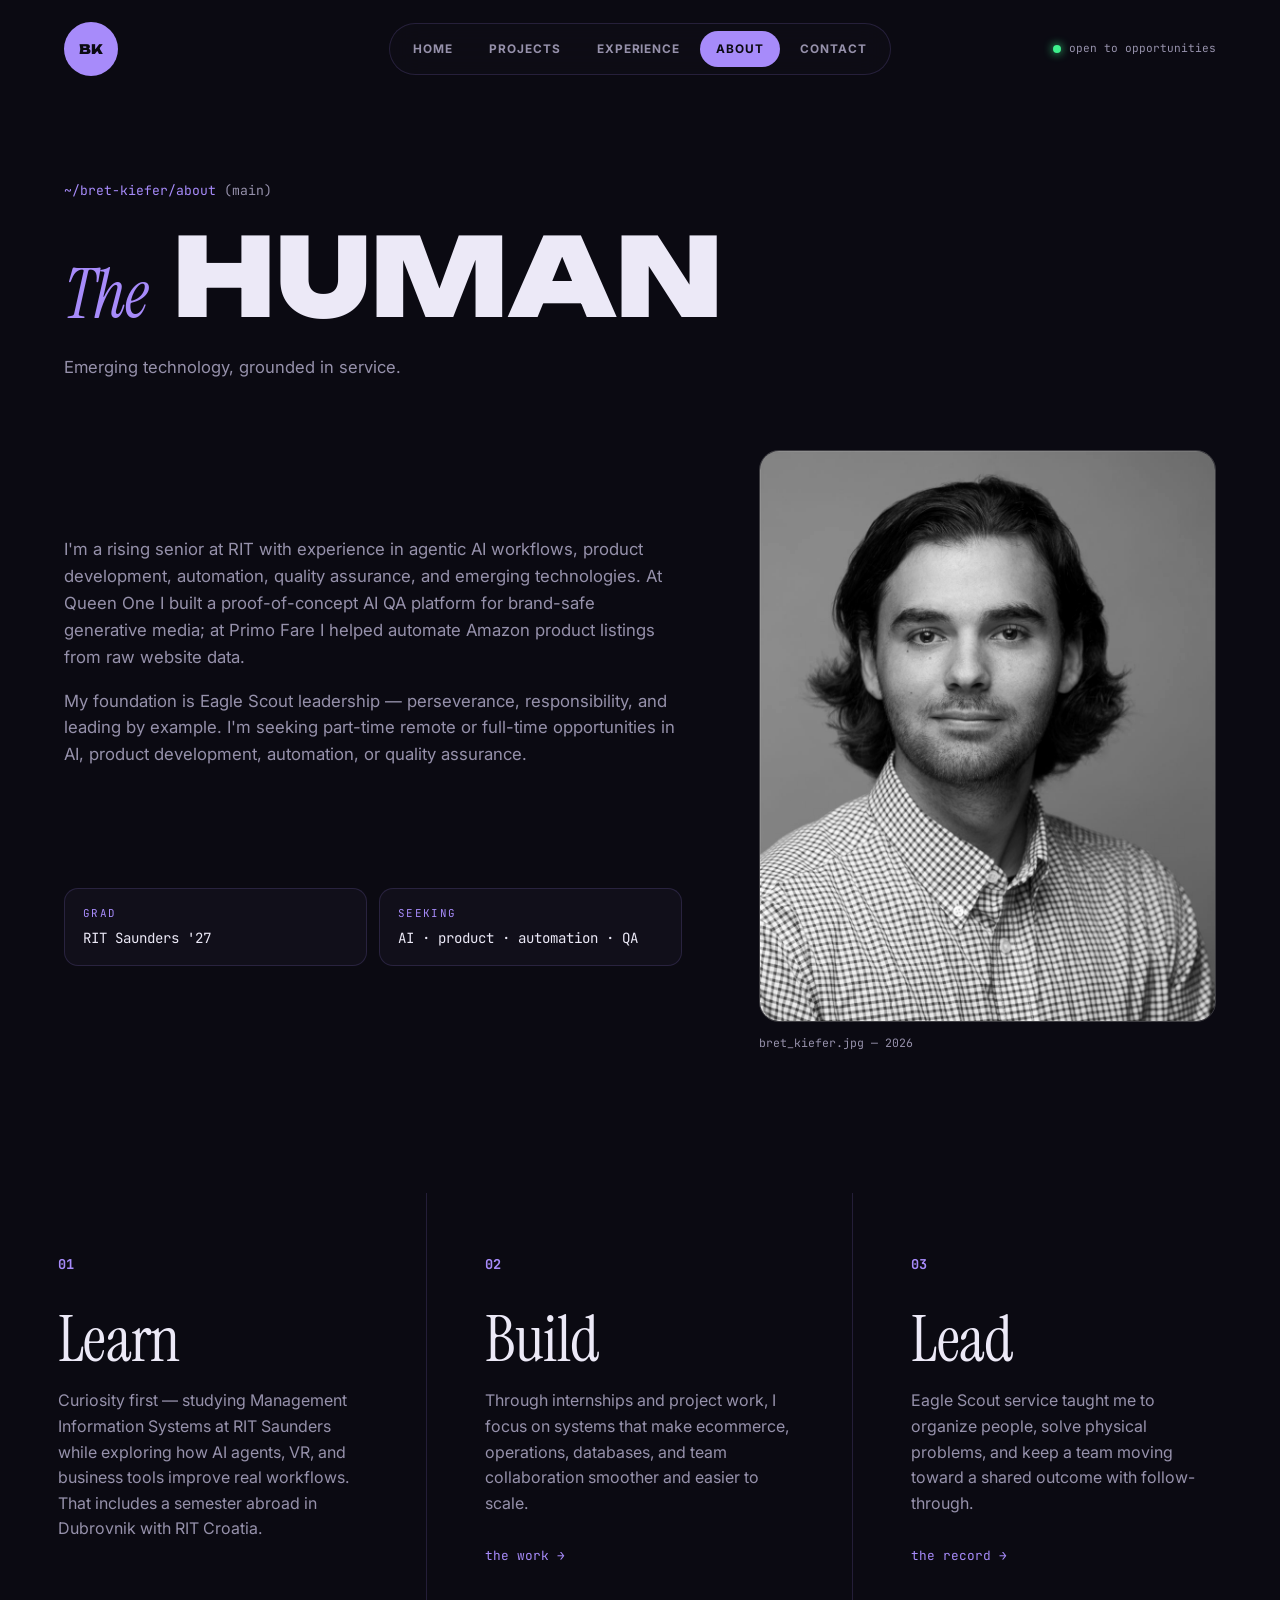
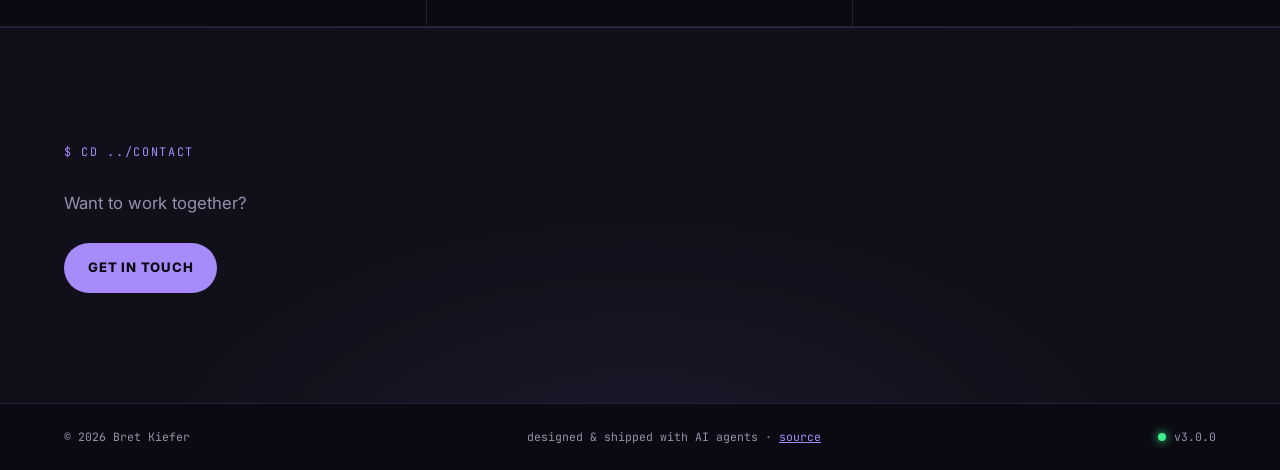
==== about.html @ 117d8e93 "Split site into multi-page structure (v3.0) Roman Slack-style architecture: minimal home (hero + ter" ====
<!doctype html>
<html lang="en">
  <head>
    <meta charset="utf-8">
    <meta name="viewport" content="width=device-width, initial-scale=1">
    <title>About — Bret Kiefer</title>
    <meta
      name="description"
      content="About Bret Kiefer — Eagle Scout, MIS student at RIT Saunders, and agentic AI builder."
    >
    <meta property="og:title" content="About — Bret Kiefer">
    <meta property="og:description" content="Emerging technology, grounded in service.">
    <meta property="og:type" content="website">
    <link rel="preconnect" href="https://fonts.googleapis.com">
    <link rel="preconnect" href="https://fonts.gstatic.com" crossorigin>
    <link href="https://fonts.googleapis.com/css2?family=Unbounded:wght@500;700;900&family=Instrument+Serif:ital@0;1&family=Inter:wght@400;500;600;700&family=JetBrains+Mono:wght@400;500;700&display=swap" rel="stylesheet">
    <link rel="stylesheet" href="styles.css">
  </head>
  <body>
    <header class="site-header">
      <a class="brand" href="index.html" aria-label="Bret Kiefer home">
        <span class="brand-mark">BK</span>
      </a>
      <button class="nav-toggle" type="button" aria-label="Toggle navigation" aria-expanded="false">
        <span></span>
        <span></span>
      </button>
      <nav class="site-nav" aria-label="Primary navigation">
        <a href="index.html">Home</a>
        <a href="projects.html">Projects</a>
        <a href="experience.html">Experience</a>
        <a href="about.html" class="active" aria-current="page">About</a>
        <a href="contact.html">Contact</a>
      </nav>
      <div class="header-status mono">
        <span class="status-dot" aria-hidden="true"></span>
        <span>open to opportunities</span>
      </div>
    </header>

    <main id="top">
      <section class="page-hero">
        <p class="hero-kicker mono reveal">~/bret-kiefer/about <span class="dim">(main)</span></p>
        <h1 class="page-title reveal">
          <span class="serif-italic page-title-accent">The</span> Human
        </h1>
        <p class="page-sub reveal">
          Emerging technology, grounded in service.
        </p>
      </section>

      <section class="about-section page-about" aria-label="About Bret Kiefer">
        <div class="about-grid">
          <div class="about-copy">
            <p>
              I'm a rising senior at RIT with experience in agentic AI workflows, product
              development, automation, quality assurance, and emerging technologies. At Queen
              One I built a proof-of-concept AI QA platform for brand-safe generative media;
              at Primo Fare I helped automate Amazon product listings from raw website data.
            </p>
            <p>
              My foundation is Eagle Scout leadership — perseverance, responsibility, and
              leading by example. I'm seeking part-time remote or full-time opportunities in
              AI, product development, automation, or quality assurance.
            </p>
            <div class="about-facts mono">
              <div class="fact reveal"><span class="fact-key">rank</span><span class="fact-val">Eagle Scout</span></div>
              <div class="fact reveal"><span class="fact-key">gpa</span><span class="fact-val">3.43 · Dean's List</span></div>
              <div class="fact reveal"><span class="fact-key">grad</span><span class="fact-val">RIT Saunders '27</span></div>
              <div class="fact reveal"><span class="fact-key">seeking</span><span class="fact-val">AI · product · automation · QA</span></div>
            </div>
          </div>
          <figure class="about-media reveal">
            <img src="assets/bret-kiefer-profile.jpg" alt="Bret Kiefer headshot" loading="lazy">
            <figcaption class="mono">bret_kiefer.jpg — 2026</figcaption>
          </figure>
        </div>
      </section>

      <section class="principles" aria-label="Focus areas">
        <article class="reveal">
          <span class="number mono">01</span>
          <h2 class="serif">Learn</h2>
          <p>
            Curiosity first — studying Management Information Systems at RIT Saunders while
            exploring how AI agents, VR, and business tools improve real workflows. That
            includes a semester abroad in Dubrovnik with RIT Croatia.
          </p>
        </article>
        <article class="reveal">
          <span class="number mono">02</span>
          <h2 class="serif">Build</h2>
          <p>
            Through internships and project work, I focus on systems that make ecommerce,
            operations, databases, and team collaboration smoother and easier to scale.
          </p>
          <a class="text-link mono" href="projects.html">the work →</a>
        </article>
        <article class="reveal">
          <span class="number mono">03</span>
          <h2 class="serif">Lead</h2>
          <p>
            Eagle Scout service taught me to organize people, solve physical problems, and
            keep a team moving toward a shared outcome with follow-through.
          </p>
          <a class="text-link mono" href="experience.html">the record →</a>
        </article>
      </section>

      <section class="next-up" aria-label="Continue">
        <div class="next-up-inner">
          <span class="section-label mono">$ cd ../contact</span>
          <p class="page-next-copy">Want to work together?</p>
          <a class="button solid" href="contact.html">Get in touch</a>
        </div>
      </section>
    </main>

    <footer class="site-footer mono">
      <span>© 2026 Bret Kiefer</span>
      <span class="footer-build">designed &amp; shipped with AI agents · <a href="https://github.com/Bretmkiefer/Kiefer.XYZ" target="_blank" rel="noopener">source</a></span>
      <span class="footer-status"><span class="status-dot" aria-hidden="true"></span> v3.0.0</span>
    </footer>

    <script src="script.js"></script>
  </body>
</html>
---- styles.css ----
/* ============================================================
   Kiefer.XYZ — dark editorial × agentic design system
   Monumental type in the spirit of about.richielokay.com,
   terminal accents for the agentic identity.
   ============================================================ */

:root {
  --bg: #0b0a12;
  --raised: #110f1a;
  --surface: #16141f;
  --accent: #a78bfa;
  --accent-bright: #c4b5fd;
  --accent-dim: rgba(167, 139, 250, 0.15);
  --text: #ece9f7;
  --muted: #9691ab;
  --line: rgba(167, 139, 250, 0.16);
  --line-bright: rgba(167, 139, 250, 0.34);
  --term-green: #3ef08c;
  --red: #ff5f57;
  --yellow: #febc2e;
  --green: #28c840;
  --font-body: "Inter", system-ui, sans-serif;
  --font-display: "Unbounded", system-ui, sans-serif;
  --font-serif: "Instrument Serif", Georgia, serif;
  --font-mono: "JetBrains Mono", ui-monospace, monospace;
  --radius: 20px;
  --pad-x: clamp(20px, 5vw, 72px);
  --section-pad: clamp(84px, 11vw, 150px);
}

* { box-sizing: border-box; }

html { scroll-behavior: smooth; }

body {
  margin: 0;
  color: var(--text);
  background: var(--bg);
  font-family: var(--font-body);
  line-height: 1.6;
  overflow-x: hidden;
}

img { display: block; max-width: 100%; }
a { color: inherit; }
p, h1, h2, h3 { margin-top: 0; }

.mono { font-family: var(--font-mono); }
.serif { font-family: var(--font-serif); font-weight: 400; }
.serif-italic { font-family: var(--font-serif); font-style: italic; font-weight: 400; color: var(--accent); }
.dim { color: var(--muted); }

::selection { color: var(--bg); background: var(--accent); }

/* ---------- header: floating pill nav ---------- */

.site-header {
  position: fixed;
  top: 0;
  left: 0;
  right: 0;
  z-index: 40;
  display: grid;
  grid-template-columns: 1fr auto 1fr;
  align-items: center;
  padding: 22px var(--pad-x);
  pointer-events: none;
}

.brand, .site-nav, .nav-toggle, .header-status { pointer-events: auto; }

.brand {
  display: inline-grid;
  place-items: center;
  width: 54px;
  height: 54px;
  color: var(--bg);
  text-decoration: none;
  background: var(--accent);
  border-radius: 999px;
  transition: transform 0.25s ease, box-shadow 0.25s ease;
}

.brand:hover { transform: rotate(-8deg) scale(1.05); box-shadow: 0 0 30px rgba(167, 139, 250, 0.35); }

.brand-mark { font-family: var(--font-display); font-size: 0.82rem; font-weight: 900; }

.site-nav {
  display: flex;
  justify-content: center;
  gap: 4px;
  padding: 7px;
  background: rgba(16, 14, 24, 0.66);
  border: 1px solid var(--line);
  border-radius: 999px;
  backdrop-filter: blur(16px);
  -webkit-backdrop-filter: blur(16px);
}

.site-nav a {
  padding: 9px 16px;
  color: var(--muted);
  font-size: 0.74rem;
  font-weight: 700;
  letter-spacing: 0.08em;
  text-transform: uppercase;
  text-decoration: none;
  border-radius: 999px;
  transition: color 0.2s, background 0.2s;
}

.site-nav a:hover { color: var(--accent-bright); }
.site-nav a.active { color: var(--bg); background: var(--accent); }

.header-status {
  display: flex;
  gap: 8px;
  align-items: center;
  justify-self: end;
  color: var(--muted);
  font-size: 0.7rem;
}

.status-dot {
  width: 8px;
  height: 8px;
  background: var(--term-green);
  border-radius: 50%;
  box-shadow: 0 0 10px var(--term-green);
  animation: pulse 2.4s ease-in-out infinite;
}

.nav-toggle {
  display: none;
  justify-self: end;
  width: 46px;
  height: 46px;
  padding: 0;
  background: var(--accent);
  border: 0;
  border-radius: 999px;
  cursor: pointer;
}

.nav-toggle span {
  display: block;
  width: 16px;
  height: 2px;
  margin: 4px auto;
  background: var(--bg);
  transition: transform 0.25s;
}

.site-header.open .nav-toggle span:first-child { transform: translateY(3px) rotate(45deg); }
.site-header.open .nav-toggle span:last-child { transform: translateY(-3px) rotate(-45deg); }

/* ---------- hero: monumental type ---------- */

.hero {
  position: relative;
  display: flex;
  flex-direction: column;
  justify-content: center;
  min-height: 100vh;
  padding: 120px var(--pad-x) 72px;
  background:
    radial-gradient(900px 500px at 85% -10%, rgba(167, 139, 250, 0.07), transparent 70%),
    var(--bg);
}

.hero-kicker {
  margin-bottom: clamp(14px, 2vw, 22px);
  color: var(--accent);
  font-size: 0.82rem;
}

.hero-name {
  margin-bottom: clamp(4px, 1vw, 10px);
  color: var(--accent);
  font-size: clamp(2.4rem, 6vw, 5rem);
  font-style: italic;
  line-height: 1;
}

.hero-title {
  margin: 0 0 clamp(28px, 4vw, 44px);
  font-family: var(--font-display);
  font-weight: 900;
  font-size: clamp(3rem, 11.2vw, 10.2rem);
  line-height: 1.02;
  letter-spacing: -0.01em;
  text-transform: uppercase;
}

.hero-line { display: block; }

.hero-line-outline {
  color: transparent;
  -webkit-text-stroke: 2px var(--accent);
  text-stroke: 2px var(--accent);
}

.hero-foot {
  display: flex;
  flex-wrap: wrap;
  gap: 24px 48px;
  align-items: center;
  justify-content: space-between;
}

.hero-lede {
  max-width: 520px;
  margin: 0;
  color: var(--muted);
  font-size: clamp(1rem, 1.3vw, 1.15rem);
}

.hero-lede strong { color: var(--text); font-weight: 600; }

.hero-actions { display: flex; flex-wrap: wrap; gap: 12px; }

.button {
  display: inline-flex;
  align-items: center;
  justify-content: center;
  gap: 10px;
  min-height: 50px;
  padding: 13px 24px;
  font-size: 0.82rem;
  font-weight: 800;
  letter-spacing: 0.06em;
  text-decoration: none;
  text-transform: uppercase;
  border-radius: 999px;
  transition: transform 0.2s, box-shadow 0.2s, background 0.2s, color 0.2s, border-color 0.2s;
}

.button.solid {
  color: var(--bg);
  background: var(--accent);
}

.button.solid:hover {
  transform: translateY(-2px);
  background: var(--accent-bright);
  box-shadow: 0 12px 40px rgba(167, 139, 250, 0.25);
}

.button.outline {
  color: var(--text);
  border: 1px solid var(--line-bright);
}

.button.outline:hover { color: var(--accent); border-color: var(--accent); transform: translateY(-2px); }

.scroll-hint {
  position: absolute;
  bottom: 26px;
  left: 50%;
  color: var(--muted);
  font-size: 0.72rem;
  letter-spacing: 0.18em;
  text-decoration: none;
  text-transform: uppercase;
  transform: translateX(-50%);
  animation: bob 2.2s ease-in-out infinite;
}

/* ---------- terminal band ---------- */

.terminal-band {
  border-top: 1px solid var(--line);
  border-bottom: 1px solid var(--line);
  background: var(--raised);
}

.terminal-band-inner {
  display: grid;
  grid-template-columns: minmax(0, 0.9fr) minmax(340px, 1.1fr);
  gap: clamp(36px, 6vw, 90px);
  align-items: center;
  max-width: 1280px;
  margin: 0 auto;
  padding: var(--section-pad) var(--pad-x);
}

.terminal-intro h2 {
  margin-bottom: 16px;
  font-size: clamp(2.4rem, 4.5vw, 4rem);
  line-height: 1;
}

.terminal-intro p { max-width: 460px; color: var(--muted); }

.terminal {
  overflow: hidden;
  background: #08070f;
  border: 1px solid var(--line-bright);
  border-radius: var(--radius);
  box-shadow: 0 30px 80px rgba(0, 0, 0, 0.6), 0 0 50px rgba(62, 240, 140, 0.05);
}

.terminal-bar {
  display: flex;
  align-items: center;
  gap: 7px;
  padding: 12px 14px;
  background: rgba(167, 139, 250, 0.06);
  border-bottom: 1px solid var(--line);
}

.t-dot { width: 11px; height: 11px; border-radius: 50%; }
.t-dot.red { background: var(--red); }
.t-dot.yellow { background: var(--yellow); }
.t-dot.green { background: var(--green); }

.terminal-title { margin: 0 auto; color: var(--muted); font-size: 0.72rem; }

.terminal-body {
  min-height: 322px;
  padding: 20px 22px;
  font-size: 0.84rem;
  line-height: 1.9;
  white-space: pre-wrap;
}

.terminal-body .t-prompt { color: var(--term-green); }
.terminal-body .t-key { color: var(--accent); }
.terminal-body .t-dim { color: var(--muted); }
.terminal-body .t-run { color: var(--term-green); }

.type-cursor {
  display: inline-block;
  width: 8px;
  margin-left: 2px;
  background: var(--term-green);
  animation: blink 1s steps(1) infinite;
}

/* ---------- principles 01-03 ---------- */

.principles {
  display: grid;
  grid-template-columns: repeat(3, 1fr);
}

.principles article {
  min-height: 400px;
  padding: clamp(30px, 5vw, 58px);
  border-right: 1px solid var(--line);
  border-bottom: 1px solid var(--line);
  transition: background 0.3s;
}

.principles article:last-child { border-right: 0; }
.principles article:hover { background: var(--raised); }

.number {
  display: inline-block;
  margin-bottom: 34px;
  color: var(--accent);
  font-size: 0.85rem;
  font-weight: 700;
}

.principles h2 {
  margin-bottom: 18px;
  font-size: clamp(2.6rem, 5vw, 4.4rem);
  line-height: 0.95;
}

.principles p { max-width: 400px; color: var(--muted); }

/* ---------- shared section chrome ---------- */

.proof-section,
.work-section,
.experience-section,
.education-section {
  max-width: 1280px;
  margin: 0 auto;
  padding: var(--section-pad) var(--pad-x);
}

.section-head { margin-bottom: clamp(36px, 5vw, 56px); }

.section-head.row {
  display: flex;
  flex-wrap: wrap;
  gap: 18px;
  align-items: flex-end;
  justify-content: space-between;
}

.section-label {
  display: inline-block;
  margin-bottom: 14px;
  color: var(--accent);
  font-size: 0.74rem;
  letter-spacing: 0.14em;
  text-transform: uppercase;
}

h2 {
  margin-bottom: 18px;
  font-family: var(--font-display);
  font-size: clamp(1.9rem, 3.8vw, 3.2rem);
  font-weight: 700;
  line-height: 1.1;
  letter-spacing: -0.01em;
}

h2 .serif-italic { font-size: 1.12em; }

h3 {
  margin-bottom: 10px;
  font-family: var(--font-display);
  font-size: clamp(1.05rem, 1.6vw, 1.3rem);
  font-weight: 700;
  line-height: 1.25;
}

.section-sub { max-width: 640px; color: var(--muted); font-size: 1.05rem; }

.text-link {
  display: inline-block;
  margin-top: 14px;
  color: var(--accent);
  font-size: 0.8rem;
  text-decoration: none;
  border-bottom: 1px solid transparent;
  transition: border-color 0.2s;
}

.text-link:hover { border-bottom-color: var(--accent); }

/* ---------- proof cards ---------- */

.proof-grid {
  display: grid;
  grid-template-columns: repeat(3, 1fr);
  gap: 18px;
}

.proof-card {
  padding: 30px;
  background: var(--raised);
  border: 1px solid var(--line);
  border-radius: var(--radius);
  transition: transform 0.25s, border-color 0.25s, box-shadow 0.25s;
}

.proof-card:hover,
.work-card:hover {
  transform: translateY(-5px);
  border-color: var(--line-bright);
  box-shadow: 0 18px 50px rgba(0, 0, 0, 0.45);
}

.proof-step {
  display: inline-block;
  margin-bottom: 16px;
  padding: 4px 11px;
  color: var(--accent);
  font-size: 0.7rem;
  background: var(--accent-dim);
  border-radius: 999px;
}

.proof-card p { margin-bottom: 0; color: var(--muted); font-size: 0.94rem; }

/* ---------- work cards ---------- */

.work-grid {
  display: grid;
  grid-template-columns: repeat(2, 1fr);
  gap: 18px;
}

.work-card {
  position: relative;
  display: flex;
  flex-direction: column;
  min-height: 280px;
  padding: 30px;
  overflow: hidden;
  background: var(--raised);
  border: 1px solid var(--line);
  border-radius: var(--radius);
  transition: transform 0.25s, border-color 0.25s, box-shadow 0.25s;
}

.work-card.featured {
  background: linear-gradient(140deg, rgba(167, 139, 250, 0.1), transparent 55%), var(--raised);
  border-color: var(--line-bright);
}

.work-card.wide { grid-column: span 2; }

.work-card.wide p { max-width: 760px; }

/* featured card spans a full row, so an even-positioned last card
   would otherwise sit alone at half width */
.work-grid .work-card:nth-child(even):last-child { grid-column: span 2; }

.work-card-tag {
  display: inline-block;
  align-self: flex-start;
  margin-bottom: 16px;
  padding: 4px 11px;
  color: var(--accent);
  font-size: 0.7rem;
  background: var(--accent-dim);
  border-radius: 999px;
}

.work-card p { color: var(--muted); font-size: 0.94rem; }
.work-card-foot { margin-top: auto; color: var(--muted); font-size: 0.74rem; }

.work-card.photo-card { justify-content: flex-end; min-height: 320px; padding: 0; }

.photo-card img {
  position: absolute;
  inset: 0;
  width: 100%;
  height: 100%;
  object-fit: cover;
  transition: transform 0.6s ease;
}

.photo-card:hover img { transform: scale(1.05); }

.photo-card-overlay {
  position: relative;
  z-index: 1;
  padding: 30px;
  background: linear-gradient(transparent, rgba(11, 10, 18, 0.9));
}

.photo-card-overlay h3 { margin-bottom: 0; }

/* ---------- experience ---------- */

.xp-list { border-top: 1px solid var(--line); }

.xp-row {
  display: grid;
  grid-template-columns: 48px 84px minmax(0, 1fr) 150px;
  gap: 26px;
  align-items: center;
  padding: 36px 0;
  border-bottom: 1px solid var(--line);
  transition: background 0.25s, padding 0.25s;
}

.xp-row:hover { background: rgba(167, 139, 250, 0.03); }

.xp-index { color: var(--accent); font-size: 0.78rem; }

.xp-logo {
  display: grid;
  place-items: center;
  width: 72px;
  height: 72px;
  overflow: hidden;
  background: var(--surface);
  border: 1px solid var(--line);
  border-radius: 50%;
}

.xp-logo img { width: 100%; height: 100%; object-fit: cover; }
.xp-logo.dark { padding: 16px; background: #000; }
.xp-logo.dark img { object-fit: contain; }

.xp-main h3 { margin-bottom: 4px; }

.xp-role {
  margin-bottom: 10px;
  color: var(--accent);
  font-size: 0.72rem;
  letter-spacing: 0.08em;
  text-transform: uppercase;
}

.xp-main p:last-child { max-width: 640px; margin-bottom: 0; color: var(--muted); font-size: 0.94rem; }

.xp-row time { color: var(--muted); font-size: 0.76rem; text-align: right; }

/* ---------- marquee bands ---------- */

.marquee-band {
  overflow: hidden;
  padding: clamp(20px, 3vw, 34px) 0;
  border-top: 1px solid var(--line);
  border-bottom: 1px solid var(--line);
  background: var(--raised);
}

.marquee-track {
  display: flex;
  width: max-content;
  white-space: nowrap;
  animation: marquee 30s linear infinite;
}

.marquee-track.display span {
  font-family: var(--font-display);
  font-size: clamp(1.6rem, 4vw, 3.6rem);
  font-weight: 700;
  color: var(--accent);
  text-transform: uppercase;
}

/* ---------- about ---------- */

.about-section {
  border-top: 1px solid var(--line);
  background: var(--bg);
}

.about-grid {
  display: grid;
  grid-template-columns: minmax(0, 1.15fr) minmax(260px, 0.85fr);
  gap: clamp(36px, 6vw, 90px);
  align-items: center;
  max-width: 1280px;
  margin: 0 auto;
  padding: var(--section-pad) var(--pad-x);
}

.about-copy p { max-width: 620px; color: var(--muted); font-size: 1.05rem; }

.about-facts {
  display: grid;
  grid-template-columns: repeat(2, 1fr);
  gap: 12px;
  margin-top: 30px;
}

.fact {
  display: flex;
  flex-direction: column;
  gap: 4px;
  padding: 16px 18px;
  background: var(--raised);
  border: 1px solid var(--line);
  border-radius: 14px;
}

.fact-key { color: var(--accent); font-size: 0.68rem; letter-spacing: 0.12em; text-transform: uppercase; }
.fact-val { font-size: 0.88rem; }

.about-media { margin: 0; }

.about-media img {
  width: 100%;
  aspect-ratio: 4 / 5;
  object-fit: cover;
  border: 1px solid var(--line-bright);
  border-radius: var(--radius);
  filter: grayscale(100%) contrast(1.05);
  transition: filter 0.4s ease;
}

.about-media:hover img { filter: grayscale(0%); }

.about-media figcaption { margin-top: 12px; color: var(--muted); font-size: 0.72rem; }

/* ---------- education ---------- */

.edu-list { border-top: 1px solid var(--line); }

.edu-row {
  display: grid;
  grid-template-columns: minmax(0, 1fr) auto;
  gap: 20px;
  align-items: center;
  padding: 28px 0;
  border-bottom: 1px solid var(--line);
}

.edu-row h3 { margin-bottom: 4px; font-size: 1.02rem; }
.edu-row p { margin-bottom: 0; color: var(--muted); font-size: 0.92rem; }
.edu-row time { color: var(--muted); font-size: 0.76rem; }

/* ---------- contact ---------- */

.contact-section {
  border-top: 1px solid var(--line);
  background:
    radial-gradient(800px 420px at 50% 115%, rgba(167, 139, 250, 0.09), transparent 70%),
    var(--raised);
}

.talk-marquee {
  overflow: hidden;
  padding: clamp(22px, 3.5vw, 40px) 0;
  color: var(--accent);
  border-bottom: 1px solid var(--line);
}

.talk-marquee span {
  font-size: clamp(3rem, 8.5vw, 8.5rem);
  font-style: italic;
  line-height: 0.95;
}

.contact-inner {
  display: grid;
  grid-template-columns: minmax(0, 1fr) minmax(300px, 480px);
  gap: clamp(36px, 6vw, 90px);
  max-width: 1280px;
  margin: 0 auto;
  padding: var(--section-pad) var(--pad-x);
}

.contact-copy p { max-width: 480px; color: var(--muted); font-size: 1.05rem; }

.contact-links {
  display: flex;
  flex-direction: column;
  gap: 12px;
  margin-top: 28px;
}

.contact-links a {
  color: var(--text);
  font-size: 0.88rem;
  text-decoration: none;
  transition: color 0.2s;
}

.contact-links a:hover { color: var(--accent); }

.contact-form {
  display: grid;
  overflow: hidden;
  background: #08070f;
  border: 1px solid var(--line-bright);
  border-radius: var(--radius);
}

.form-bar {
  display: flex;
  align-items: center;
  gap: 8px;
  padding: 12px 16px;
  color: var(--muted);
  font-size: 0.74rem;
  background: rgba(167, 139, 250, 0.06);
  border-bottom: 1px solid var(--line);
}

.contact-form label { display: grid; gap: 6px; padding: 14px 18px 0; }

.contact-form label span { color: var(--accent); font-size: 0.72rem; }

.contact-form input,
.contact-form textarea {
  width: 100%;
  padding: 11px 13px;
  color: var(--text);
  font: inherit;
  font-size: 0.92rem;
  background: var(--surface);
  border: 1px solid var(--line);
  border-radius: 10px;
  outline: 0;
  resize: vertical;
  transition: border-color 0.2s, box-shadow 0.2s;
}

.contact-form input:focus,
.contact-form textarea:focus {
  border-color: var(--accent);
  box-shadow: 0 0 0 3px rgba(167, 139, 250, 0.14);
}

.contact-form input::placeholder,
.contact-form textarea::placeholder { color: rgba(150, 144, 127, 0.5); }

.contact-form button {
  justify-self: start;
  margin: 18px;
  border: 0;
  cursor: pointer;
  font-family: var(--font-body);
}

/* ---------- home menu (giant section links) ---------- */

.home-menu {
  max-width: 1280px;
  margin: 0 auto;
  padding: clamp(40px, 6vw, 80px) var(--pad-x) var(--section-pad);
}

.home-menu-row {
  display: grid;
  grid-template-columns: 56px minmax(0, 1fr) auto;
  grid-template-areas: "index title arrow" ". sub arrow";
  align-items: baseline;
  column-gap: clamp(14px, 3vw, 30px);
  padding: clamp(24px, 3.5vw, 40px) 0;
  text-decoration: none;
  border-top: 1px solid var(--line);
  transition: background 0.25s, padding-left 0.3s ease;
}

.home-menu-row:last-child { border-bottom: 1px solid var(--line); }

.home-menu-row:hover { padding-left: 14px; background: rgba(167, 139, 250, 0.03); }

.home-menu-index { grid-area: index; color: var(--accent); font-size: 0.82rem; font-weight: 700; }

.home-menu-title {
  grid-area: title;
  font-family: var(--font-display);
  font-size: clamp(2.2rem, 6.5vw, 5.2rem);
  font-weight: 900;
  line-height: 1.05;
  text-transform: uppercase;
  color: var(--text);
  transition: color 0.25s;
}

.home-menu-row:hover .home-menu-title { color: var(--accent); }

.home-menu-sub {
  grid-area: sub;
  color: var(--muted);
  font-size: 0.86rem;
}

.home-menu-arrow {
  grid-area: arrow;
  align-self: center;
  color: var(--accent);
  font-size: clamp(1.4rem, 3vw, 2.4rem);
  opacity: 0;
  transform: translateX(-10px);
  transition: opacity 0.25s, transform 0.25s;
}

.home-menu-row:hover .home-menu-arrow { opacity: 1; transform: translateX(0); }

/* ---------- shared page helpers ---------- */

.page-list { padding-top: 0; }

.page-about .about-grid { padding-top: 0; }

.page-about { border-top: 0; }

.page-contact { border-top: 0; padding-top: clamp(96px, 14vh, 130px); }

.page-next-copy {
  max-width: 460px;
  margin: 14px 0 26px;
  color: var(--muted);
  font-size: 1.05rem;
}

/* ---------- projects page ---------- */

.page-hero {
  max-width: 1280px;
  margin: 0 auto;
  padding: clamp(150px, 20vh, 210px) var(--pad-x) clamp(40px, 6vw, 70px);
}

.page-title {
  margin: 10px 0 22px;
  font-family: var(--font-display);
  font-size: clamp(2.8rem, 8.5vw, 7.5rem);
  font-weight: 900;
  line-height: 1;
  letter-spacing: -0.01em;
  text-transform: uppercase;
}

.page-title-accent {
  font-size: 0.62em;
  text-transform: none;
}

.page-sub {
  max-width: 560px;
  margin: 0;
  color: var(--muted);
  font-size: clamp(1rem, 1.3vw, 1.15rem);
}

.project-list {
  max-width: 1280px;
  margin: 0 auto;
  padding: 0 var(--pad-x) var(--section-pad);
  border-top: 0;
}

.project-row {
  display: grid;
  grid-template-columns: 170px minmax(0, 1fr);
  gap: clamp(20px, 4vw, 60px);
  padding: clamp(36px, 5vw, 56px) 0;
  border-top: 1px solid var(--line);
  transition: background 0.25s;
}

.project-row:hover { background: rgba(167, 139, 250, 0.025); }

.project-meta {
  display: flex;
  flex-direction: column;
  gap: 8px;
}

.project-index { color: var(--accent); font-size: 0.82rem; font-weight: 700; }

.project-meta time { color: var(--muted); font-size: 0.76rem; }

.project-tags {
  display: flex;
  flex-wrap: wrap;
  gap: 8px;
  margin-bottom: 16px;
}

.project-tags span {
  padding: 4px 11px;
  color: var(--accent);
  font-size: 0.68rem;
  letter-spacing: 0.06em;
  text-transform: uppercase;
  background: var(--accent-dim);
  border-radius: 999px;
}

.project-main h2 {
  margin-bottom: 14px;
  font-size: clamp(1.5rem, 3vw, 2.4rem);
}

.project-main p {
  max-width: 720px;
  margin-bottom: 0;
  color: var(--muted);
  font-size: 1rem;
}

.next-up {
  border-top: 1px solid var(--line);
  background:
    radial-gradient(700px 380px at 50% 120%, rgba(167, 139, 250, 0.08), transparent 70%),
    var(--raised);
}

.next-up-inner {
  max-width: 1280px;
  margin: 0 auto;
  padding: clamp(64px, 9vw, 110px) var(--pad-x);
}

.next-lines {
  margin: 18px 0 30px;
  color: var(--muted);
  font-size: 0.92rem;
  line-height: 2.1;
}

.next-lines .t-run { color: var(--term-green); }

/* ---------- footer ---------- */

.site-footer {
  display: flex;
  flex-wrap: wrap;
  gap: 14px 28px;
  align-items: center;
  justify-content: space-between;
  padding: 24px var(--pad-x);
  color: var(--muted);
  font-size: 0.72rem;
  border-top: 1px solid var(--line);
}

.site-footer a { color: var(--accent); }
.footer-status { display: flex; align-items: center; gap: 8px; }

/* ---------- animation primitives ---------- */

.reveal {
  opacity: 0;
  transform: translateY(26px);
  transition: opacity 0.75s ease, transform 0.75s ease;
}

.reveal.visible { opacity: 1; transform: translateY(0); }

@keyframes blink { 50% { opacity: 0; } }

@keyframes pulse {
  0%, 100% { opacity: 1; box-shadow: 0 0 10px var(--term-green); }
  50% { opacity: 0.55; box-shadow: 0 0 4px var(--term-green); }
}

@keyframes marquee {
  from { transform: translateX(0); }
  to { transform: translateX(-50%); }
}

@keyframes bob {
  0%, 100% { transform: translate(-50%, 0); }
  50% { transform: translate(-50%, 7px); }
}

@media (prefers-reduced-motion: reduce) {
  html { scroll-behavior: auto; }

  .reveal { opacity: 1; transform: none; transition: none; }

  .marquee-track, .status-dot, .scroll-hint, .type-cursor { animation: none; }

  *, *::before, *::after {
    transition-duration: 0.01ms !important;
    animation-duration: 0.01ms !important;
  }
}

/* ---------- responsive ---------- */

@media (max-width: 1020px) {
  .header-status { display: none; }

  .site-header { grid-template-columns: auto 1fr auto; }

  .terminal-band-inner, .about-grid, .contact-inner { grid-template-columns: 1fr; }

  .principles { grid-template-columns: 1fr; }
  .principles article { min-height: 0; border-right: 0; }

  .proof-grid { grid-template-columns: 1fr; }
  .work-grid { grid-template-columns: 1fr; }
  .work-card.wide { grid-column: auto; }

  .xp-row { grid-template-columns: 40px 72px minmax(0, 1fr); }
  .xp-row time { grid-column: 3; text-align: left; }
}

@media (max-width: 720px) {
  .site-header { padding: 14px 16px; }

  .site-nav {
    position: fixed;
    top: 78px;
    right: 16px;
    left: 16px;
    display: none;
    flex-direction: column;
    align-items: stretch;
    border-radius: 22px;
    background: rgba(11, 10, 18, 0.94);
  }

  .site-header.open .site-nav { display: flex; }

  .site-nav a { text-align: center; }

  .nav-toggle { display: block; }

  .hero { padding-top: 110px; }

  .hero-title { font-size: clamp(2.6rem, 14.5vw, 5rem); }

  .hero-line-outline { -webkit-text-stroke-width: 1.5px; }

  .hero-foot { flex-direction: column; align-items: flex-start; }

  .hero-actions { width: 100%; }
  .hero-actions .button { flex: 1 1 100%; }

  .scroll-hint { display: none; }

  .terminal-body { min-height: 280px; font-size: 0.76rem; }

  .about-facts { grid-template-columns: 1fr; }

  .xp-row { grid-template-columns: minmax(0, 1fr); gap: 12px; }
  .xp-index { display: none; }
  .xp-row time { grid-column: 1; }

  .project-row { grid-template-columns: minmax(0, 1fr); gap: 14px; }
  .project-meta { flex-direction: row; align-items: baseline; gap: 14px; }

  .home-menu-row {
    grid-template-columns: minmax(0, 1fr) auto;
    grid-template-areas: "title arrow" "sub arrow";
  }
  .home-menu-index { display: none; }
  .home-menu-title { font-size: clamp(1.6rem, 8.5vw, 2.6rem); }
  .home-menu-arrow { opacity: 1; transform: none; }

  .edu-row { grid-template-columns: 1fr; gap: 8px; }

  .site-footer { flex-direction: column; align-items: flex-start; }
}
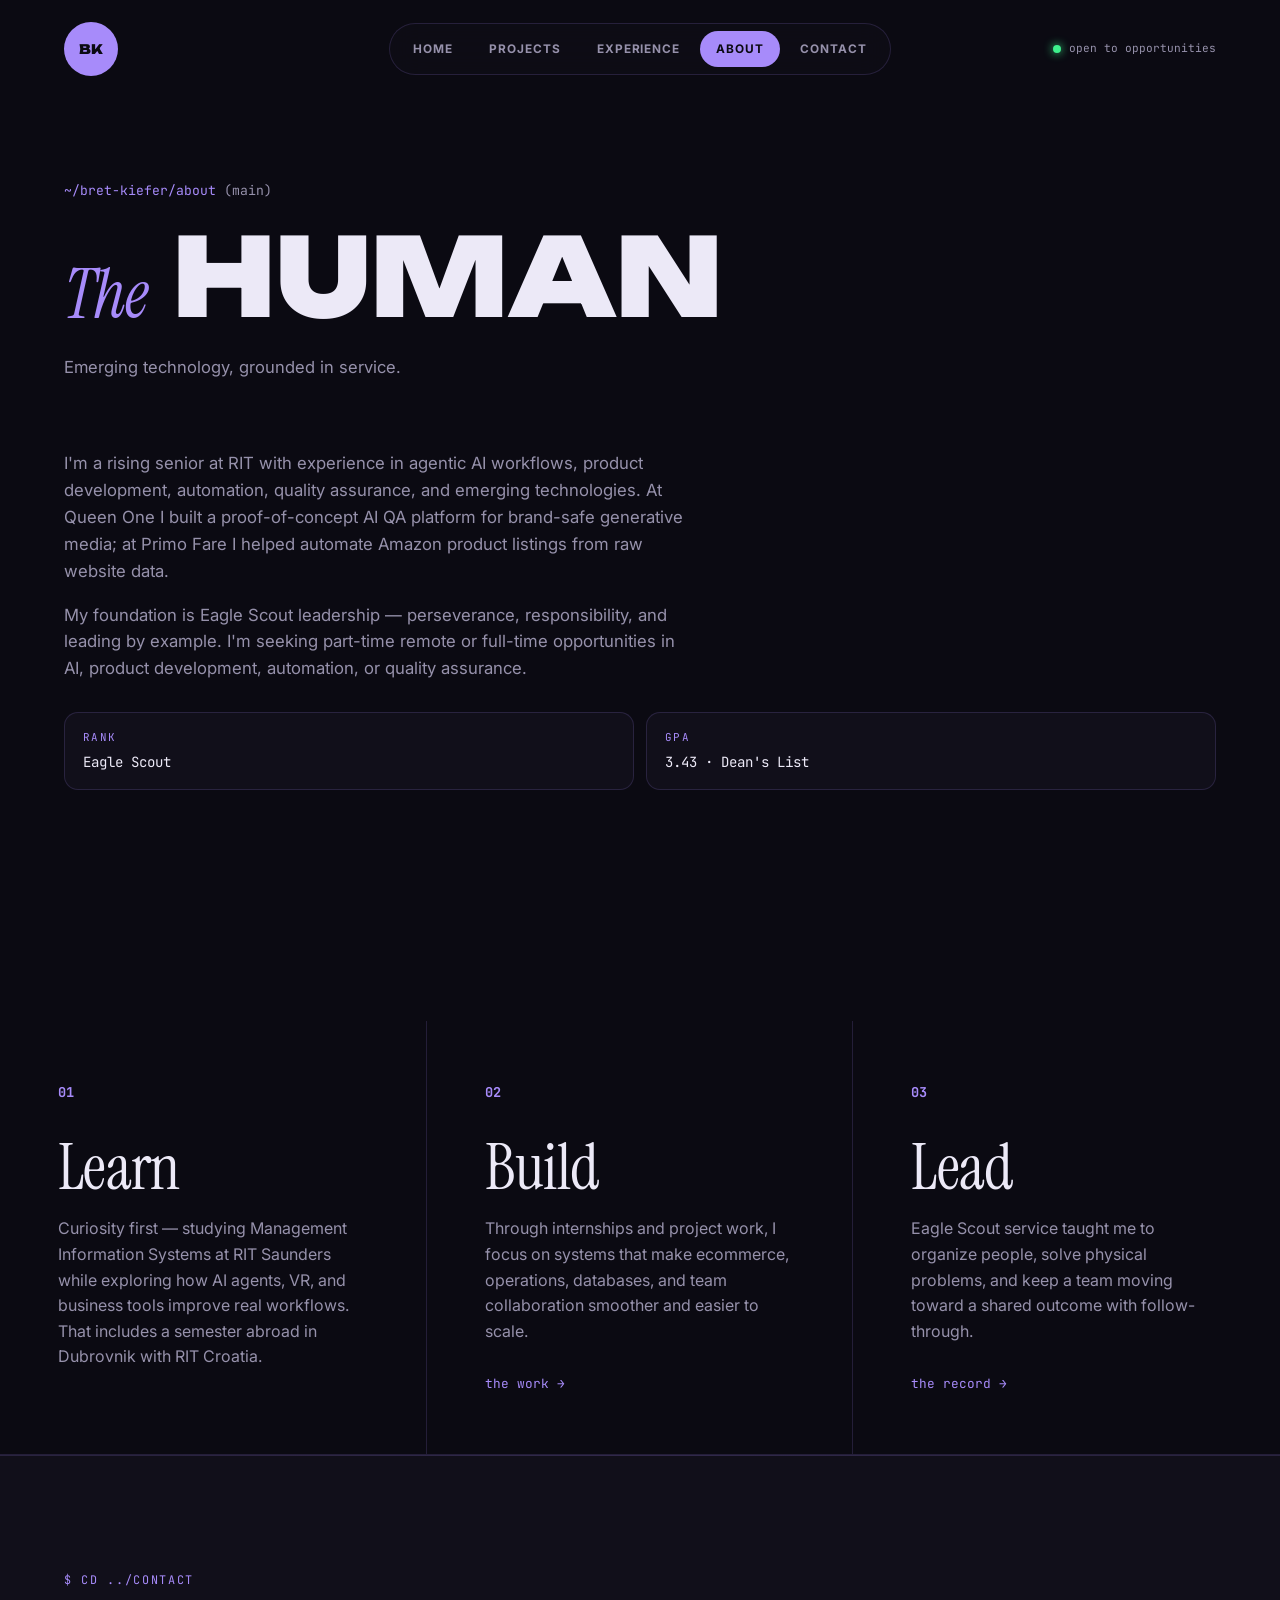
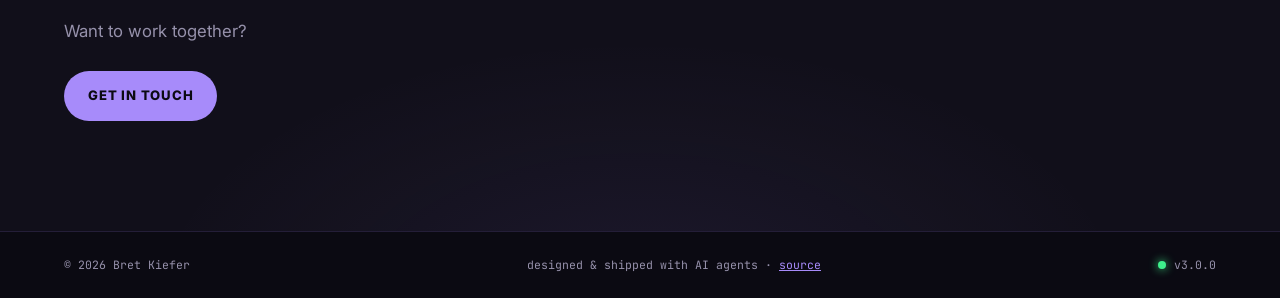
==== commit 7de593db: "Simplify home: portrait in hero, drop buttons and giant menu (v3.1) Headshot moved from About into t" ====
--- a/about.html
+++ b/about.html
@@ -70,10 +70,6 @@
               <div class="fact reveal"><span class="fact-key">seeking</span><span class="fact-val">AI · product · automation · QA</span></div>
             </div>
           </div>
-          <figure class="about-media reveal">
-            <img src="assets/bret-kiefer-profile.jpg" alt="Bret Kiefer headshot" loading="lazy">
-            <figcaption class="mono">bret_kiefer.jpg — 2026</figcaption>
-          </figure>
         </div>
       </section>
 
--- a/styles.css
+++ b/styles.css
@@ -787,68 +787,29 @@
   font-family: var(--font-body);
 }
 
-/* ---------- home menu (giant section links) ---------- */
-
-.home-menu {
+/* ---------- home hero grid (copy + portrait) ---------- */
+
+.home-hero-grid {
+  display: grid;
+  grid-template-columns: minmax(0, 1.25fr) minmax(260px, 0.75fr);
+  gap: clamp(36px, 6vw, 90px);
+  align-items: center;
+  width: 100%;
   max-width: 1280px;
   margin: 0 auto;
-  padding: clamp(40px, 6vw, 80px) var(--pad-x) var(--section-pad);
-}
-
-.home-menu-row {
-  display: grid;
-  grid-template-columns: 56px minmax(0, 1fr) auto;
-  grid-template-areas: "index title arrow" ". sub arrow";
-  align-items: baseline;
-  column-gap: clamp(14px, 3vw, 30px);
-  padding: clamp(24px, 3.5vw, 40px) 0;
-  text-decoration: none;
-  border-top: 1px solid var(--line);
-  transition: background 0.25s, padding-left 0.3s ease;
-}
-
-.home-menu-row:last-child { border-bottom: 1px solid var(--line); }
-
-.home-menu-row:hover { padding-left: 14px; background: rgba(167, 139, 250, 0.03); }
-
-.home-menu-index { grid-area: index; color: var(--accent); font-size: 0.82rem; font-weight: 700; }
-
-.home-menu-title {
-  grid-area: title;
-  font-family: var(--font-display);
-  font-size: clamp(2.2rem, 6.5vw, 5.2rem);
-  font-weight: 900;
-  line-height: 1.05;
-  text-transform: uppercase;
-  color: var(--text);
-  transition: color 0.25s;
-}
-
-.home-menu-row:hover .home-menu-title { color: var(--accent); }
-
-.home-menu-sub {
-  grid-area: sub;
-  color: var(--muted);
-  font-size: 0.86rem;
-}
-
-.home-menu-arrow {
-  grid-area: arrow;
-  align-self: center;
-  color: var(--accent);
-  font-size: clamp(1.4rem, 3vw, 2.4rem);
-  opacity: 0;
-  transform: translateX(-10px);
-  transition: opacity 0.25s, transform 0.25s;
-}
-
-.home-menu-row:hover .home-menu-arrow { opacity: 1; transform: translateX(0); }
+}
+
+.home-hero .hero-title { font-size: clamp(2.8rem, 7.4vw, 7rem); }
+
+.home-hero .hero-lede { margin-top: clamp(20px, 3vw, 32px); }
+
+.home-portrait { max-width: 420px; justify-self: end; }
 
 /* ---------- shared page helpers ---------- */
 
 .page-list { padding-top: 0; }
 
-.page-about .about-grid { padding-top: 0; }
+.page-about .about-grid { padding-top: 0; grid-template-columns: minmax(0, 1fr); }
 
 .page-about { border-top: 0; }
 
@@ -1092,13 +1053,8 @@
   .project-row { grid-template-columns: minmax(0, 1fr); gap: 14px; }
   .project-meta { flex-direction: row; align-items: baseline; gap: 14px; }
 
-  .home-menu-row {
-    grid-template-columns: minmax(0, 1fr) auto;
-    grid-template-areas: "title arrow" "sub arrow";
-  }
-  .home-menu-index { display: none; }
-  .home-menu-title { font-size: clamp(1.6rem, 8.5vw, 2.6rem); }
-  .home-menu-arrow { opacity: 1; transform: none; }
+  .home-hero-grid { grid-template-columns: 1fr; }
+  .home-portrait { max-width: 340px; justify-self: start; }
 
   .edu-row { grid-template-columns: 1fr; gap: 8px; }
 
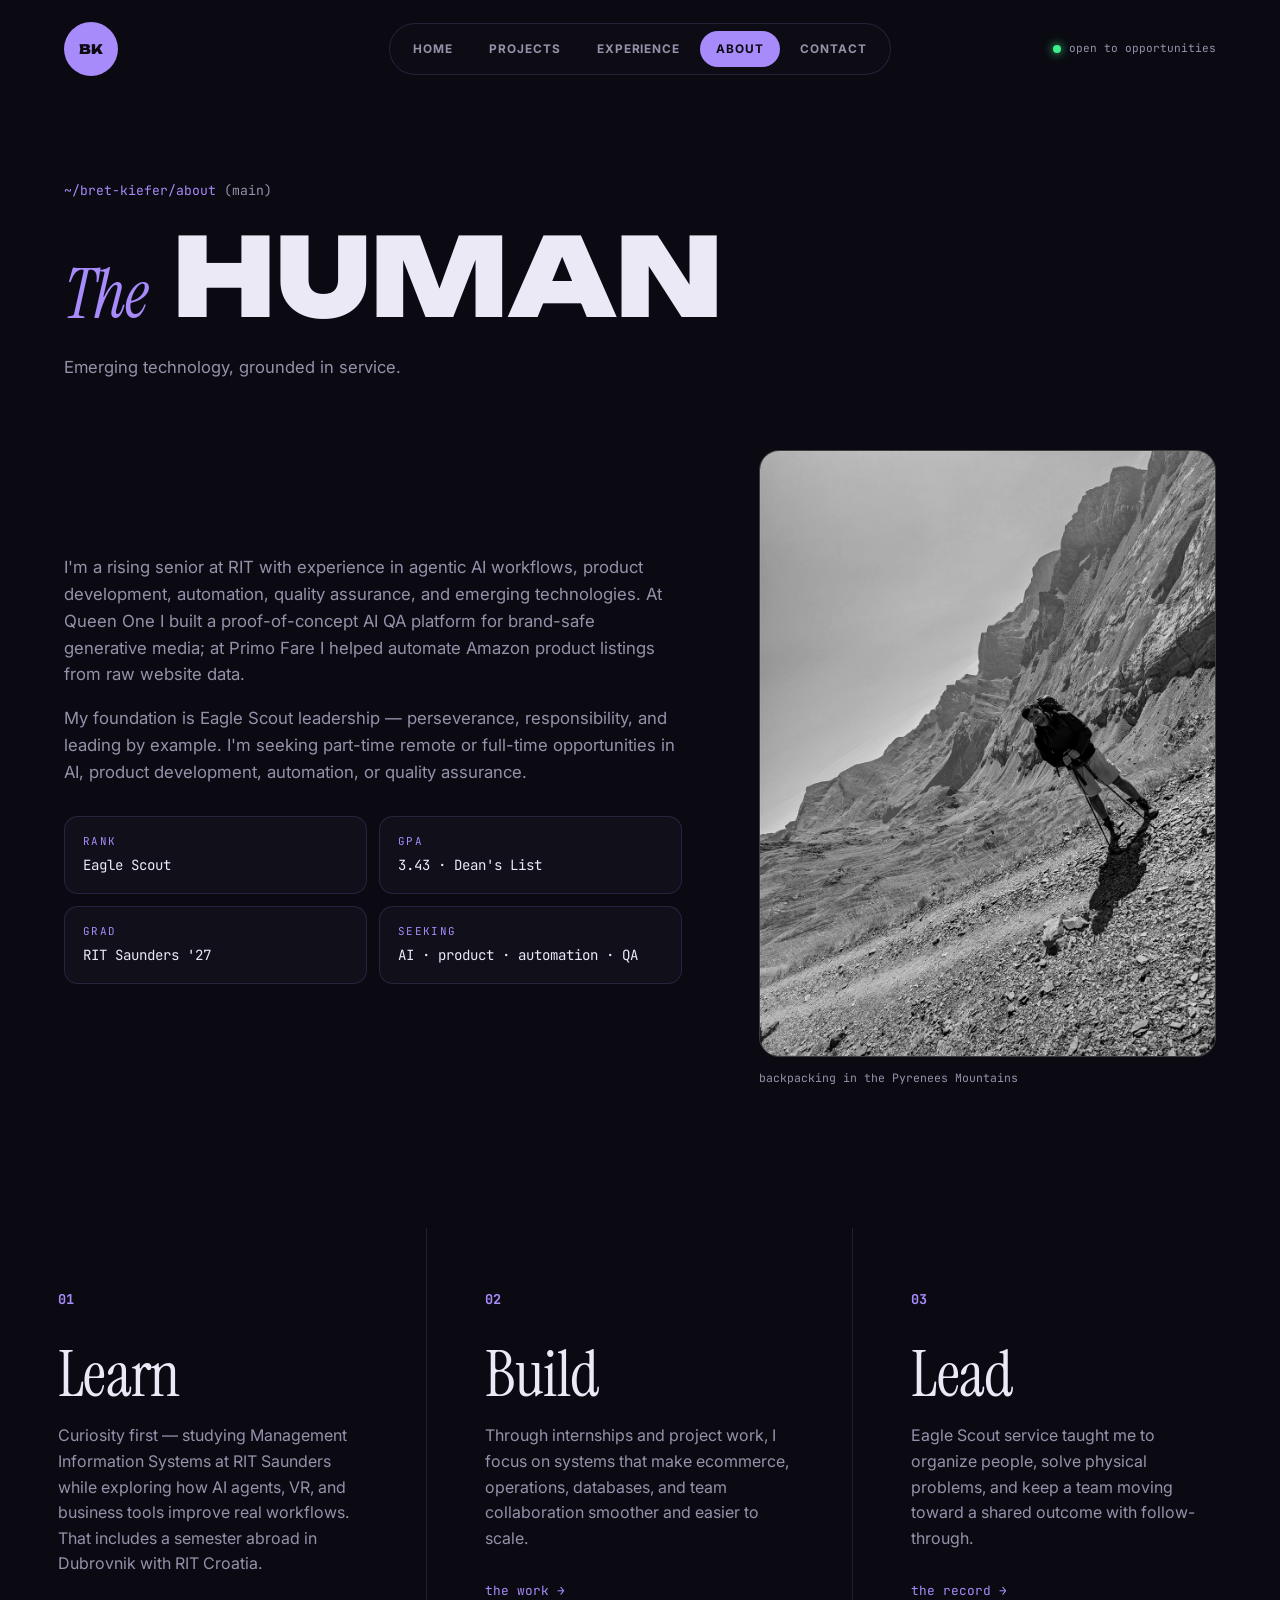
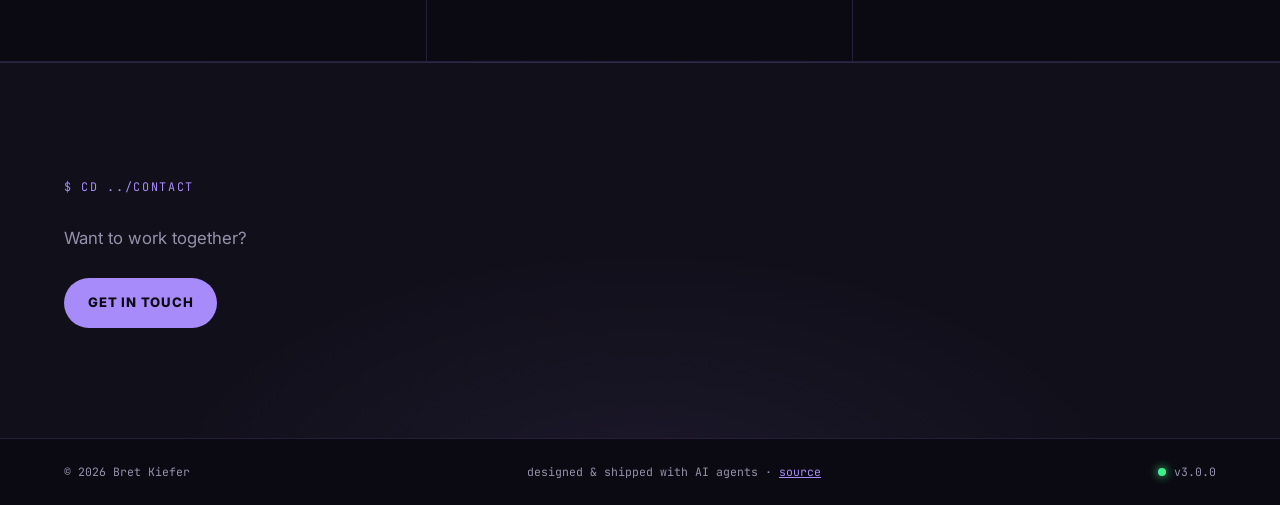
==== commit 90db1058: "Add Pyrenees backpacking photo to About page Compressed from 5.5MB source to 430KB web JPEG; display" ====
--- a/about.html
+++ b/about.html
@@ -70,6 +70,10 @@
               <div class="fact reveal"><span class="fact-key">seeking</span><span class="fact-val">AI · product · automation · QA</span></div>
             </div>
           </div>
+          <figure class="about-media reveal">
+            <img src="assets/pyrenees.jpg" alt="Bret Kiefer backpacking on a mountain trail in the Pyrenees" loading="lazy">
+            <figcaption class="mono">backpacking in the Pyrenees Mountains</figcaption>
+          </figure>
         </div>
       </section>
 
--- a/styles.css
+++ b/styles.css
@@ -803,13 +803,25 @@
 
 .home-hero .hero-lede { margin-top: clamp(20px, 3vw, 32px); }
 
-.home-portrait { max-width: 420px; justify-self: end; }
+.home-portrait { justify-self: center; text-align: center; }
+
+/* full frame, never cropped or pushed below the fold */
+.home-portrait img {
+  width: auto;
+  max-width: 100%;
+  height: clamp(320px, 52vh, 520px);
+  aspect-ratio: auto;
+  object-fit: contain;
+}
 
 /* ---------- shared page helpers ---------- */
 
 .page-list { padding-top: 0; }
 
-.page-about .about-grid { padding-top: 0; grid-template-columns: minmax(0, 1fr); }
+.page-about .about-grid { padding-top: 0; }
+
+/* the Pyrenees shot is 3:4 — let it breathe uncropped */
+.page-about .about-media img { aspect-ratio: auto; }
 
 .page-about { border-top: 0; }
 
@@ -1054,7 +1066,7 @@
   .project-meta { flex-direction: row; align-items: baseline; gap: 14px; }
 
   .home-hero-grid { grid-template-columns: 1fr; }
-  .home-portrait { max-width: 340px; justify-self: start; }
+  .home-portrait img { height: clamp(280px, 42vh, 420px); }
 
   .edu-row { grid-template-columns: 1fr; gap: 8px; }
 
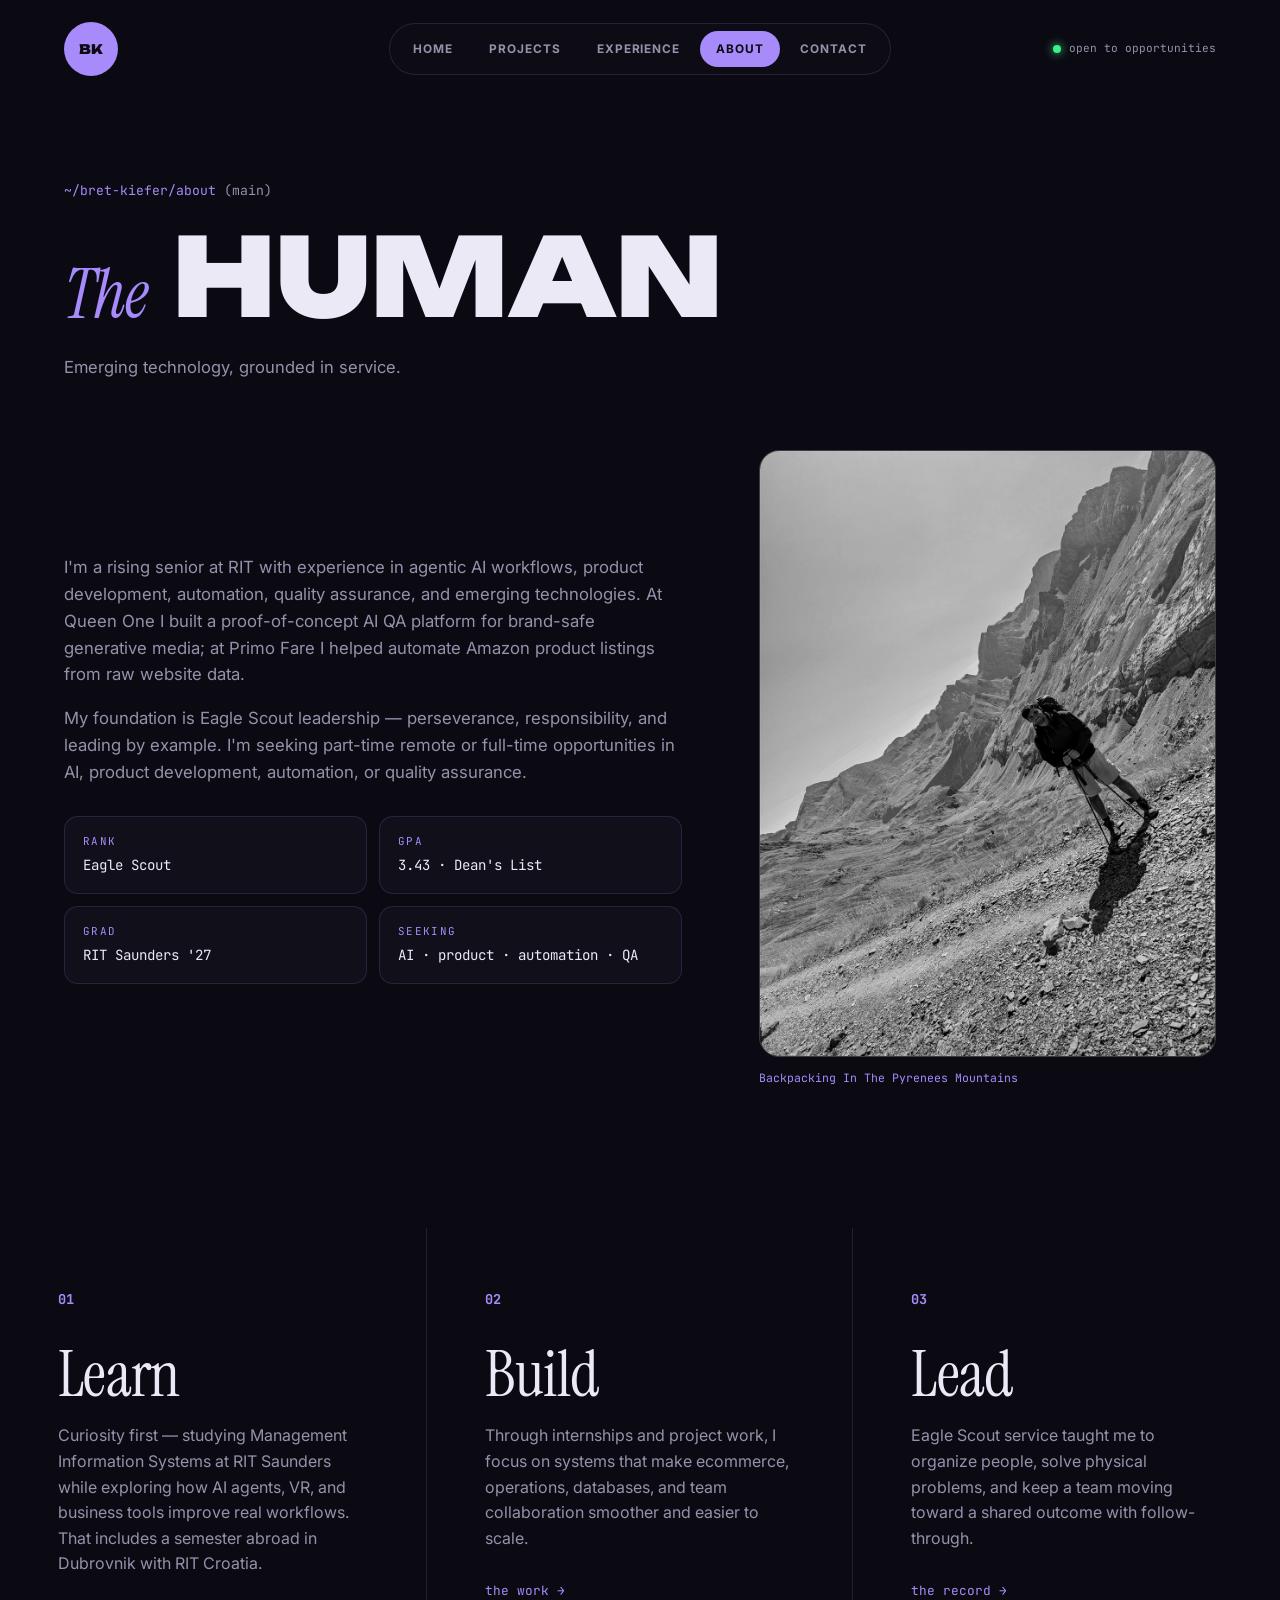
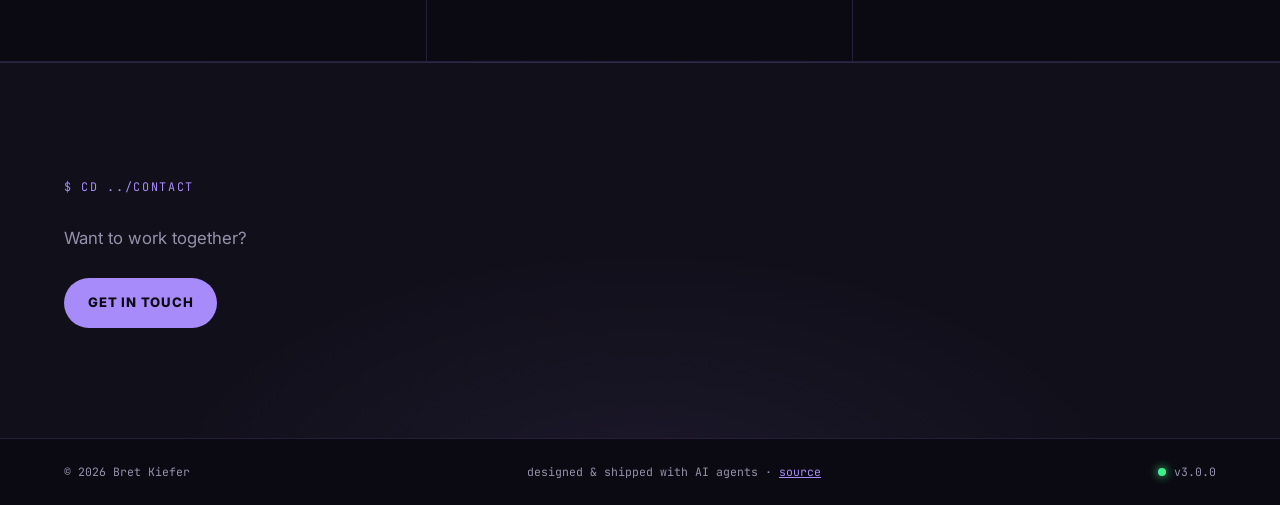
==== commit 7d71548f: "Title-case and colorize Pyrenees photo caption Co-Authored-By: Claude Fable 5 <noreply@anthropic.com" ====
--- a/about.html
+++ b/about.html
@@ -72,7 +72,7 @@
           </div>
           <figure class="about-media reveal">
             <img src="assets/pyrenees.jpg" alt="Bret Kiefer backpacking on a mountain trail in the Pyrenees" loading="lazy">
-            <figcaption class="mono">backpacking in the Pyrenees Mountains</figcaption>
+            <figcaption class="mono">Backpacking In The Pyrenees Mountains</figcaption>
           </figure>
         </div>
       </section>
--- a/styles.css
+++ b/styles.css
@@ -823,6 +823,8 @@
 /* the Pyrenees shot is 3:4 — let it breathe uncropped */
 .page-about .about-media img { aspect-ratio: auto; }
 
+.page-about .about-media figcaption { color: var(--accent); }
+
 .page-about { border-top: 0; }
 
 .page-contact { border-top: 0; padding-top: clamp(96px, 14vh, 130px); }
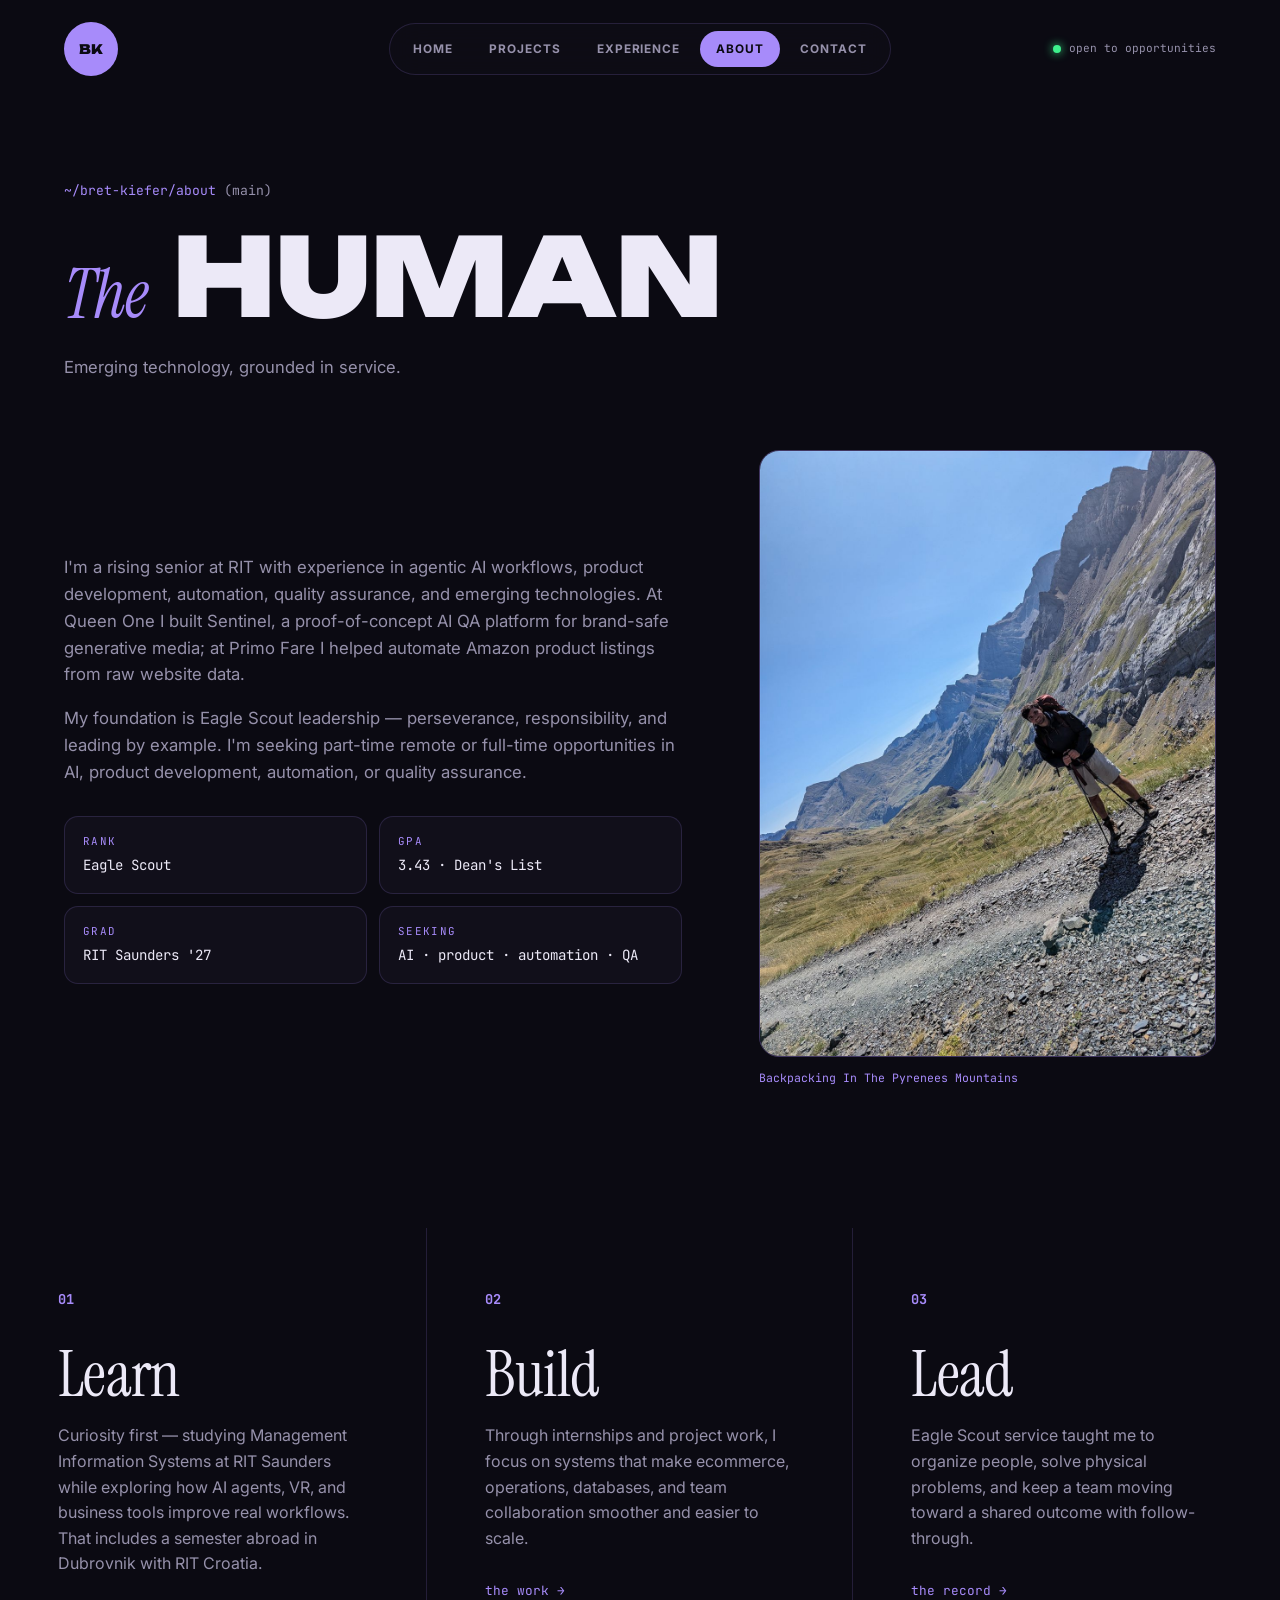
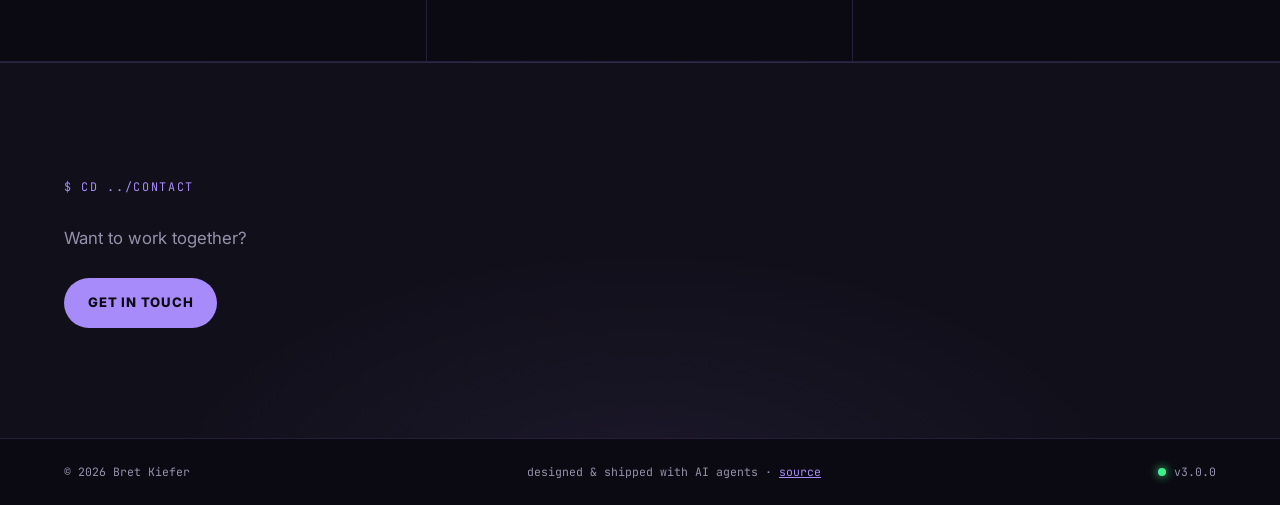
==== commit b793e884: "Rename QA platform to Sentinel across the site Project card, detail page (title, prose), SVG banner " ====
--- a/about.html
+++ b/about.html
@@ -55,8 +55,8 @@
             <p>
               I'm a rising senior at RIT with experience in agentic AI workflows, product
               development, automation, quality assurance, and emerging technologies. At Queen
-              One I built a proof-of-concept AI QA platform for brand-safe generative media;
-              at Primo Fare I helped automate Amazon product listings from raw website data.
+              One I built Sentinel, a proof-of-concept AI QA platform for brand-safe generative
+              media; at Primo Fare I helped automate Amazon product listings from raw website data.
             </p>
             <p>
               My foundation is Eagle Scout leadership — perseverance, responsibility, and
--- a/styles.css
+++ b/styles.css
@@ -820,8 +820,8 @@
 
 .page-about .about-grid { padding-top: 0; }
 
-/* the Pyrenees shot is 3:4 — let it breathe uncropped */
-.page-about .about-media img { aspect-ratio: auto; }
+/* the Pyrenees shot is 3:4 — let it breathe uncropped, full color */
+.page-about .about-media img { aspect-ratio: auto; filter: none; }
 
 .page-about .about-media figcaption { color: var(--accent); }
 
@@ -834,6 +834,159 @@
   margin: 14px 0 26px;
   color: var(--muted);
   font-size: 1.05rem;
+}
+
+/* ---------- project cards ---------- */
+
+.pgrid {
+  display: grid;
+  grid-template-columns: repeat(auto-fit, minmax(320px, 1fr));
+  gap: 22px;
+  max-width: 1280px;
+  margin: 0 auto;
+  padding: 0 var(--pad-x) var(--section-pad);
+}
+
+.pcard {
+  display: flex;
+  flex-direction: column;
+  overflow: hidden;
+  text-decoration: none;
+  background: var(--raised);
+  border: 1px solid var(--line);
+  border-radius: var(--radius);
+  transition: transform 0.25s, border-color 0.25s, box-shadow 0.25s;
+}
+
+.pcard:hover {
+  transform: translateY(-5px);
+  border-color: var(--line-bright);
+  box-shadow: 0 18px 50px rgba(0, 0, 0, 0.45);
+}
+
+.pcard-thumb {
+  overflow: hidden;
+  border-bottom: 1px solid var(--line);
+  aspect-ratio: 8 / 5;
+  background: var(--surface);
+}
+
+.pcard-thumb img {
+  width: 100%;
+  height: 100%;
+  object-fit: cover;
+  transition: transform 0.5s ease;
+}
+
+.pcard:hover .pcard-thumb img { transform: scale(1.03); }
+
+.pcard-body {
+  display: flex;
+  flex: 1;
+  flex-direction: column;
+  padding: 24px 26px 22px;
+}
+
+.pcard-body h2 {
+  display: flex;
+  flex-wrap: wrap;
+  gap: 10px;
+  align-items: center;
+  margin-bottom: 12px;
+  font-size: clamp(1.15rem, 1.8vw, 1.5rem);
+}
+
+.pcard-badge {
+  padding: 3px 11px;
+  color: var(--accent-bright);
+  font-size: 0.66rem;
+  font-weight: 500;
+  letter-spacing: 0.08em;
+  text-transform: uppercase;
+  background: var(--accent-dim);
+  border-radius: 999px;
+}
+
+.pcard-body p { margin-bottom: 18px; color: var(--muted); font-size: 0.94rem; }
+
+.pcard-date { margin-top: auto; color: var(--muted); font-size: 0.74rem; }
+
+/* ---------- project detail pages ---------- */
+
+.detail-hero { padding-bottom: clamp(24px, 4vw, 40px); }
+
+.back-link {
+  color: var(--accent);
+  text-decoration: none;
+  transition: opacity 0.2s;
+}
+
+.back-link:hover { opacity: 0.75; }
+
+.detail-byline { margin: 0; color: var(--muted); font-size: 1rem; }
+
+.detail-byline a { color: var(--accent); text-decoration: none; }
+.detail-byline a:hover { text-decoration: underline; }
+
+.detail {
+  max-width: 860px;
+  margin: 0 auto;
+  padding: 0 var(--pad-x) var(--section-pad);
+}
+
+.detail-media {
+  margin: 0 0 18px;
+  overflow: hidden;
+  border: 1px solid var(--line-bright);
+  border-radius: var(--radius);
+  background: var(--surface);
+}
+
+.detail-media img { width: 100%; display: block; }
+
+.detail-media figcaption {
+  padding: 12px 16px;
+  color: var(--accent);
+  font-size: 0.74rem;
+  border-top: 1px solid var(--line);
+}
+
+.detail-meta { margin: 0 0 22px; color: var(--muted); font-size: 0.78rem; }
+
+.detail-actions {
+  display: flex;
+  flex-wrap: wrap;
+  gap: 12px;
+  margin-bottom: clamp(28px, 4vw, 44px);
+}
+
+.detail-body p {
+  margin-bottom: 22px;
+  color: var(--muted);
+  font-size: 1.04rem;
+  line-height: 1.75;
+}
+
+.detail-body p strong { color: var(--text); }
+
+.detail-body .detail-media { margin: 30px 0; }
+
+.media-video {
+  position: relative;
+  aspect-ratio: 16 / 9;
+  margin: 30px 0;
+  overflow: hidden;
+  border: 1px solid var(--line-bright);
+  border-radius: var(--radius);
+  background: #08070f;
+}
+
+.media-video iframe {
+  position: absolute;
+  inset: 0;
+  width: 100%;
+  height: 100%;
+  border: 0;
 }
 
 /* ---------- projects page ---------- */
@@ -864,63 +1017,6 @@
   margin: 0;
   color: var(--muted);
   font-size: clamp(1rem, 1.3vw, 1.15rem);
-}
-
-.project-list {
-  max-width: 1280px;
-  margin: 0 auto;
-  padding: 0 var(--pad-x) var(--section-pad);
-  border-top: 0;
-}
-
-.project-row {
-  display: grid;
-  grid-template-columns: 170px minmax(0, 1fr);
-  gap: clamp(20px, 4vw, 60px);
-  padding: clamp(36px, 5vw, 56px) 0;
-  border-top: 1px solid var(--line);
-  transition: background 0.25s;
-}
-
-.project-row:hover { background: rgba(167, 139, 250, 0.025); }
-
-.project-meta {
-  display: flex;
-  flex-direction: column;
-  gap: 8px;
-}
-
-.project-index { color: var(--accent); font-size: 0.82rem; font-weight: 700; }
-
-.project-meta time { color: var(--muted); font-size: 0.76rem; }
-
-.project-tags {
-  display: flex;
-  flex-wrap: wrap;
-  gap: 8px;
-  margin-bottom: 16px;
-}
-
-.project-tags span {
-  padding: 4px 11px;
-  color: var(--accent);
-  font-size: 0.68rem;
-  letter-spacing: 0.06em;
-  text-transform: uppercase;
-  background: var(--accent-dim);
-  border-radius: 999px;
-}
-
-.project-main h2 {
-  margin-bottom: 14px;
-  font-size: clamp(1.5rem, 3vw, 2.4rem);
-}
-
-.project-main p {
-  max-width: 720px;
-  margin-bottom: 0;
-  color: var(--muted);
-  font-size: 1rem;
 }
 
 .next-up {
@@ -1064,9 +1160,6 @@
   .xp-index { display: none; }
   .xp-row time { grid-column: 1; }
 
-  .project-row { grid-template-columns: minmax(0, 1fr); gap: 14px; }
-  .project-meta { flex-direction: row; align-items: baseline; gap: 14px; }
-
   .home-hero-grid { grid-template-columns: 1fr; }
   .home-portrait img { height: clamp(280px, 42vh, 420px); }
 
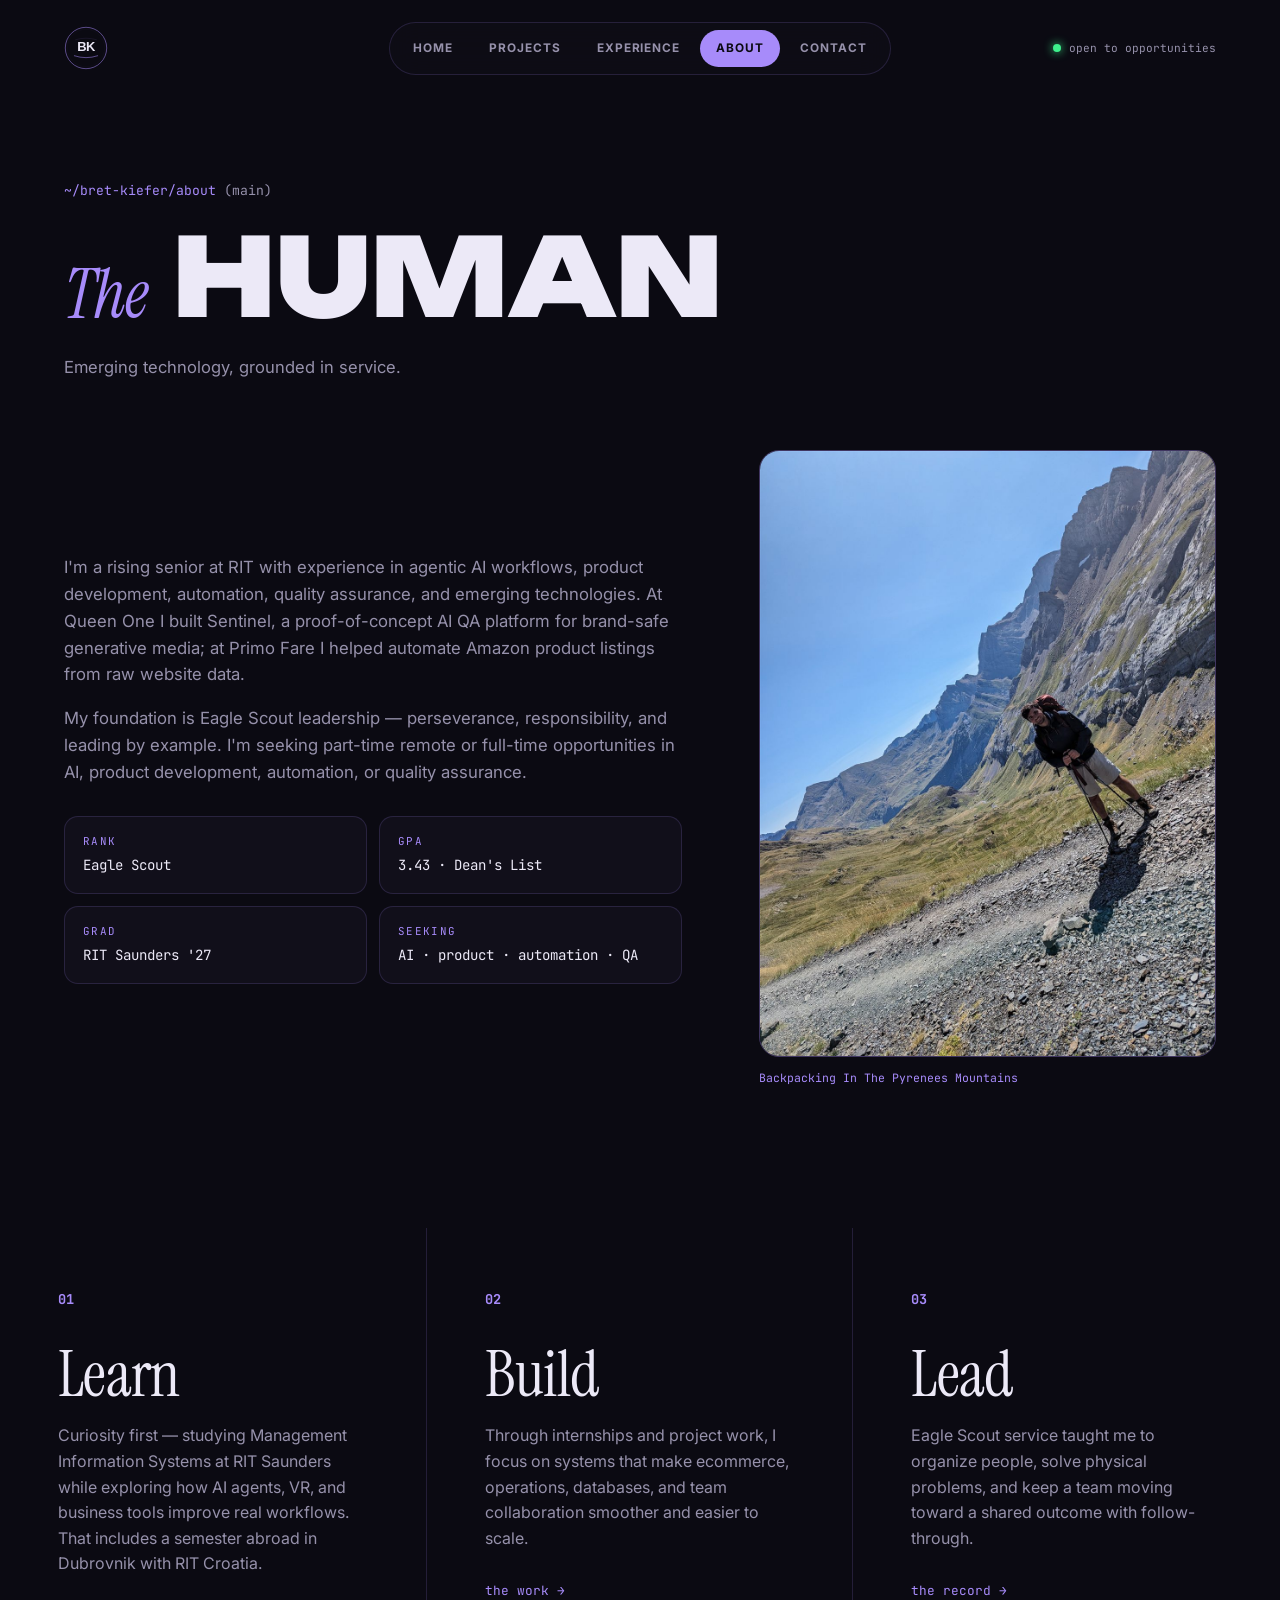
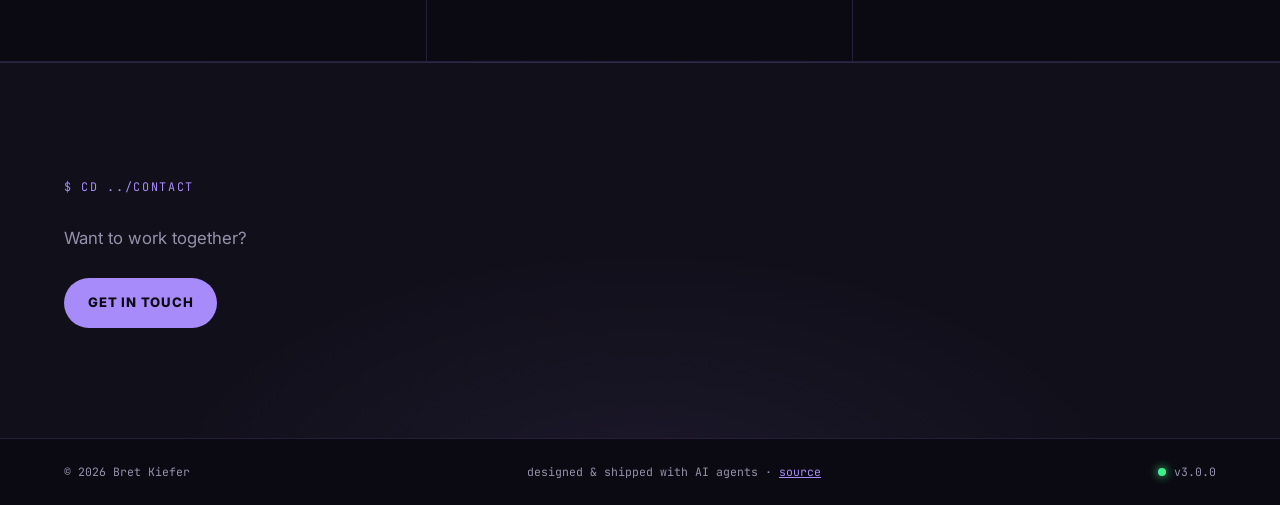
==== commit 4cea5525: "Add BK logo, favicon, Firebase hosting, SEO tags, and README - Custom BK logo (SVG) in site header a" ====
--- a/about.html
+++ b/about.html
@@ -8,18 +8,28 @@
       name="description"
       content="About Bret Kiefer — Eagle Scout, MIS student at RIT Saunders, and agentic AI builder."
     >
+    <meta name="keywords" content="Bret Kiefer, about, Eagle Scout, RIT, Saunders College of Business, agentic AI, portfolio">
+    <meta name="author" content="Bret Kiefer">
+    <meta name="robots" content="index, follow">
+    <link rel="canonical" href="https://kiefer.xyz/about.html">
     <meta property="og:title" content="About — Bret Kiefer">
-    <meta property="og:description" content="Emerging technology, grounded in service.">
+    <meta property="og:description" content="About Bret Kiefer — Eagle Scout, MIS student at RIT Saunders, and agentic AI builder.">
     <meta property="og:type" content="website">
+    <meta property="og:url" content="https://kiefer.xyz/about.html">
+    <meta property="og:image" content="https://kiefer.xyz/assets/bret-kiefer-profile.png">
+    <meta name="twitter:card" content="summary">
+    <meta name="twitter:title" content="About — Bret Kiefer">
+    <meta name="twitter:description" content="About Bret Kiefer — Eagle Scout, MIS student at RIT Saunders, and agentic AI builder.">
     <link rel="preconnect" href="https://fonts.googleapis.com">
     <link rel="preconnect" href="https://fonts.gstatic.com" crossorigin>
     <link href="https://fonts.googleapis.com/css2?family=Unbounded:wght@500;700;900&family=Instrument+Serif:ital@0;1&family=Inter:wght@400;500;600;700&family=JetBrains+Mono:wght@400;500;700&display=swap" rel="stylesheet">
+    <link rel="icon" href="favicon.svg" type="image/svg+xml">
     <link rel="stylesheet" href="styles.css">
   </head>
   <body>
     <header class="site-header">
       <a class="brand" href="index.html" aria-label="Bret Kiefer home">
-        <span class="brand-mark">BK</span>
+        <img class="brand-logo" src="assets/bk-logo.svg" alt="BK" width="40" height="40">
       </a>
       <button class="nav-toggle" type="button" aria-label="Toggle navigation" aria-expanded="false">
         <span></span>
--- a/styles.css
+++ b/styles.css
@@ -72,18 +72,17 @@
 .brand {
   display: inline-grid;
   place-items: center;
-  width: 54px;
-  height: 54px;
-  color: var(--bg);
+  width: 44px;
+  height: 44px;
   text-decoration: none;
-  background: var(--accent);
   border-radius: 999px;
   transition: transform 0.25s ease, box-shadow 0.25s ease;
+  overflow: hidden;
 }
 
 .brand:hover { transform: rotate(-8deg) scale(1.05); box-shadow: 0 0 30px rgba(167, 139, 250, 0.35); }
 
-.brand-mark { font-family: var(--font-display); font-size: 0.82rem; font-weight: 900; }
+.brand-logo { width: 44px; height: 44px; border-radius: 999px; }
 
 .site-nav {
   display: flex;
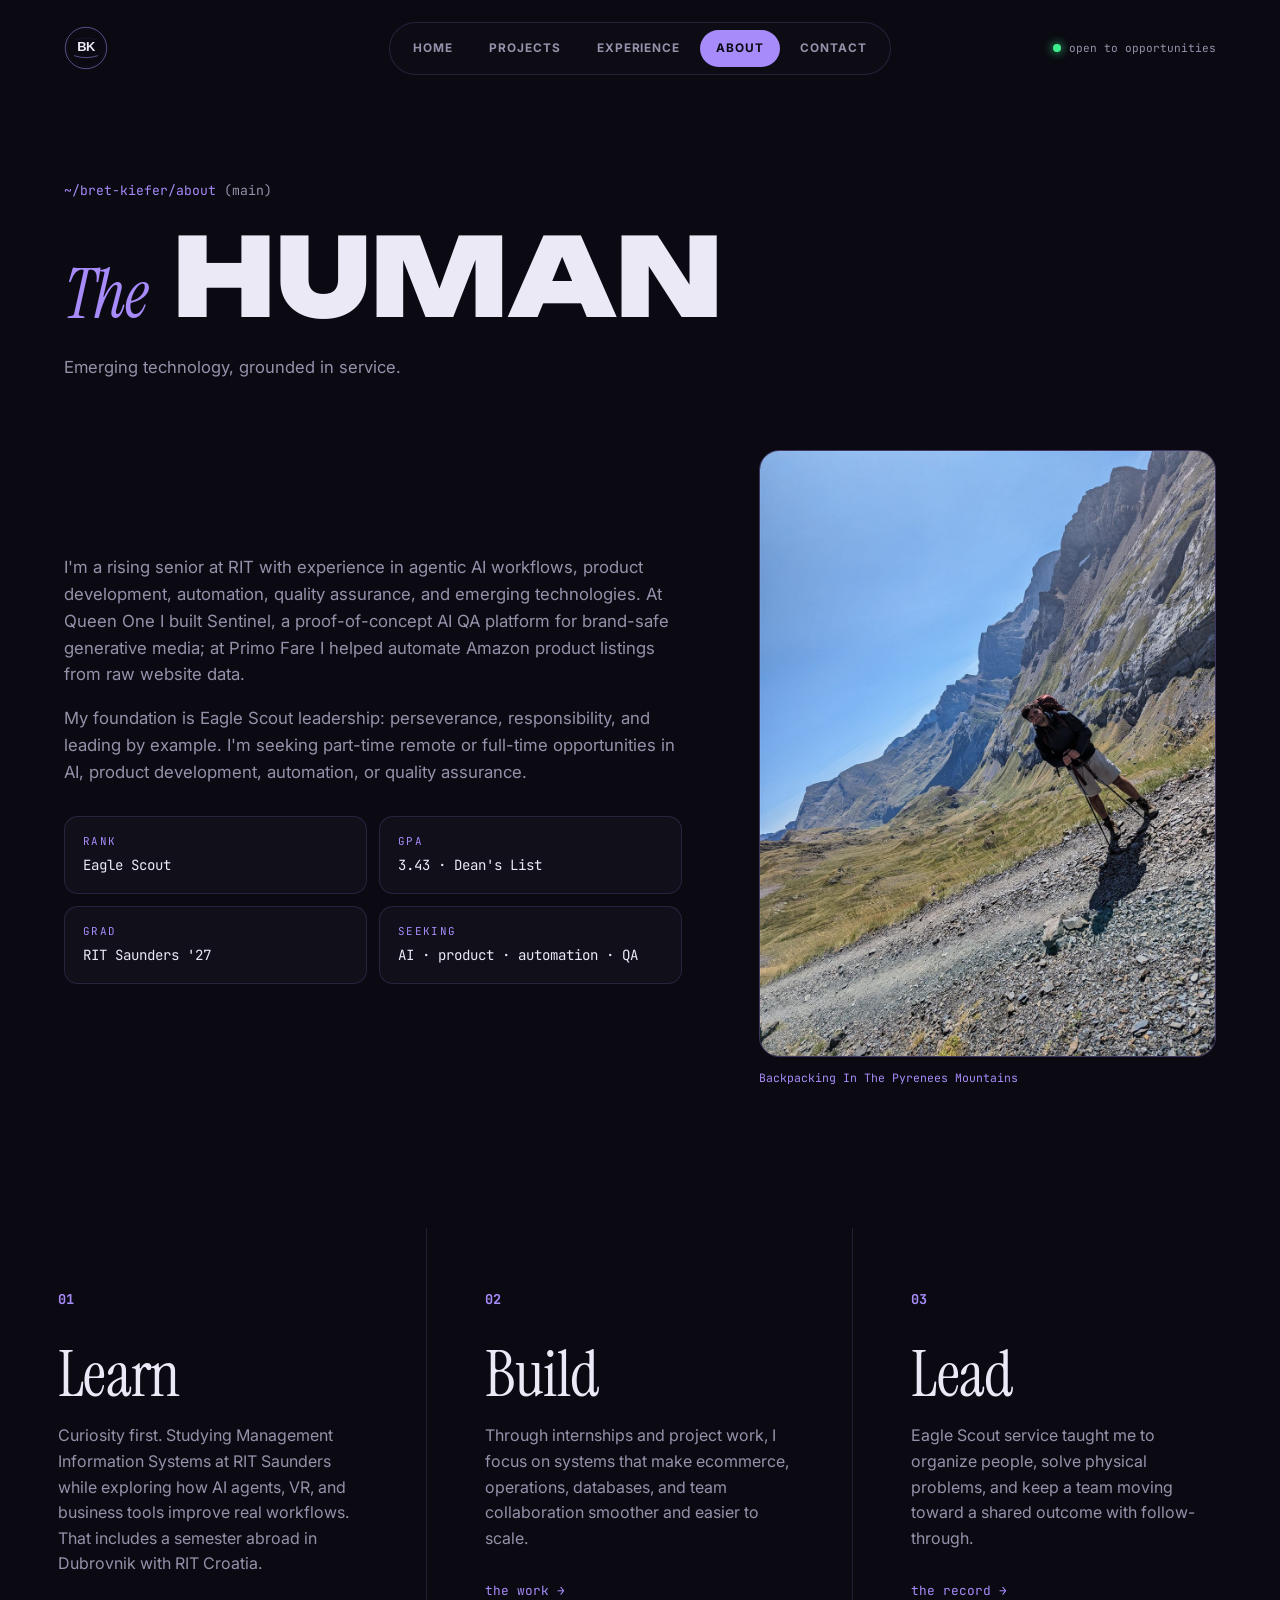
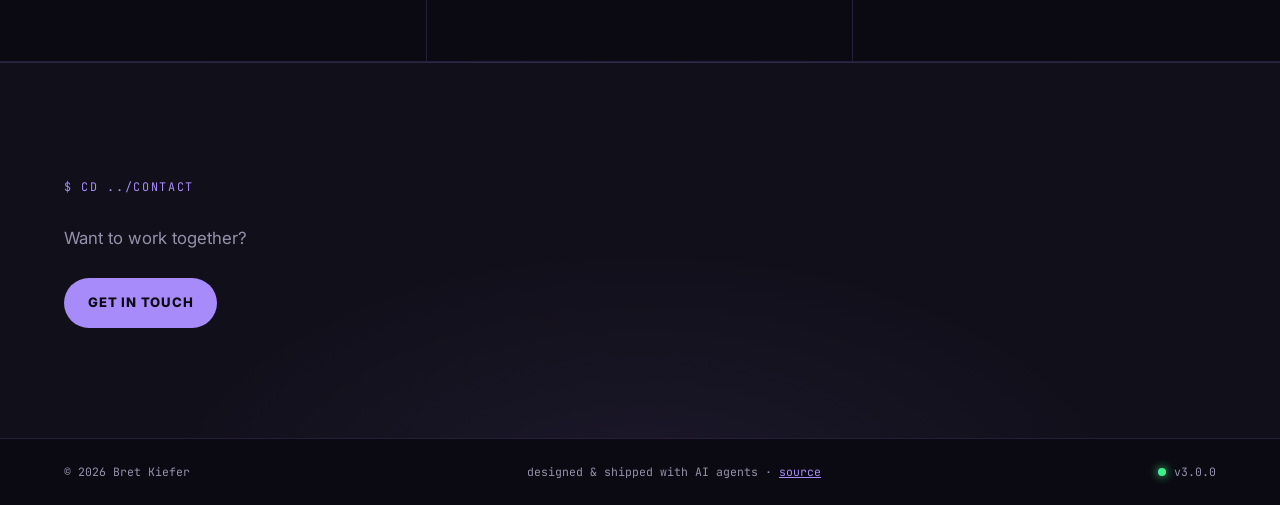
==== commit b0cf33f6: "Replace em dashes with natural punctuation across all pages Co-Authored-By: Claude Opus 4.6 <noreply" ====
--- a/about.html
+++ b/about.html
@@ -3,23 +3,23 @@
   <head>
     <meta charset="utf-8">
     <meta name="viewport" content="width=device-width, initial-scale=1">
-    <title>About — Bret Kiefer</title>
+    <title>About | Bret Kiefer</title>
     <meta
       name="description"
-      content="About Bret Kiefer — Eagle Scout, MIS student at RIT Saunders, and agentic AI builder."
+      content="About Bret Kiefer. Eagle Scout, MIS student at RIT Saunders, and agentic AI builder."
     >
     <meta name="keywords" content="Bret Kiefer, about, Eagle Scout, RIT, Saunders College of Business, agentic AI, portfolio">
     <meta name="author" content="Bret Kiefer">
     <meta name="robots" content="index, follow">
     <link rel="canonical" href="https://kiefer.xyz/about.html">
-    <meta property="og:title" content="About — Bret Kiefer">
-    <meta property="og:description" content="About Bret Kiefer — Eagle Scout, MIS student at RIT Saunders, and agentic AI builder.">
+    <meta property="og:title" content="About | Bret Kiefer">
+    <meta property="og:description" content="About Bret Kiefer. Eagle Scout, MIS student at RIT Saunders, and agentic AI builder.">
     <meta property="og:type" content="website">
     <meta property="og:url" content="https://kiefer.xyz/about.html">
     <meta property="og:image" content="https://kiefer.xyz/assets/bret-kiefer-profile.png">
     <meta name="twitter:card" content="summary">
-    <meta name="twitter:title" content="About — Bret Kiefer">
-    <meta name="twitter:description" content="About Bret Kiefer — Eagle Scout, MIS student at RIT Saunders, and agentic AI builder.">
+    <meta name="twitter:title" content="About | Bret Kiefer">
+    <meta name="twitter:description" content="About Bret Kiefer. Eagle Scout, MIS student at RIT Saunders, and agentic AI builder.">
     <link rel="preconnect" href="https://fonts.googleapis.com">
     <link rel="preconnect" href="https://fonts.gstatic.com" crossorigin>
     <link href="https://fonts.googleapis.com/css2?family=Unbounded:wght@500;700;900&family=Instrument+Serif:ital@0;1&family=Inter:wght@400;500;600;700&family=JetBrains+Mono:wght@400;500;700&display=swap" rel="stylesheet">
@@ -69,7 +69,7 @@
               media; at Primo Fare I helped automate Amazon product listings from raw website data.
             </p>
             <p>
-              My foundation is Eagle Scout leadership — perseverance, responsibility, and
+              My foundation is Eagle Scout leadership: perseverance, responsibility, and
               leading by example. I'm seeking part-time remote or full-time opportunities in
               AI, product development, automation, or quality assurance.
             </p>
@@ -92,7 +92,7 @@
           <span class="number mono">01</span>
           <h2 class="serif">Learn</h2>
           <p>
-            Curiosity first — studying Management Information Systems at RIT Saunders while
+            Curiosity first. Studying Management Information Systems at RIT Saunders while
             exploring how AI agents, VR, and business tools improve real workflows. That
             includes a semester abroad in Dubrovnik with RIT Croatia.
           </p>
